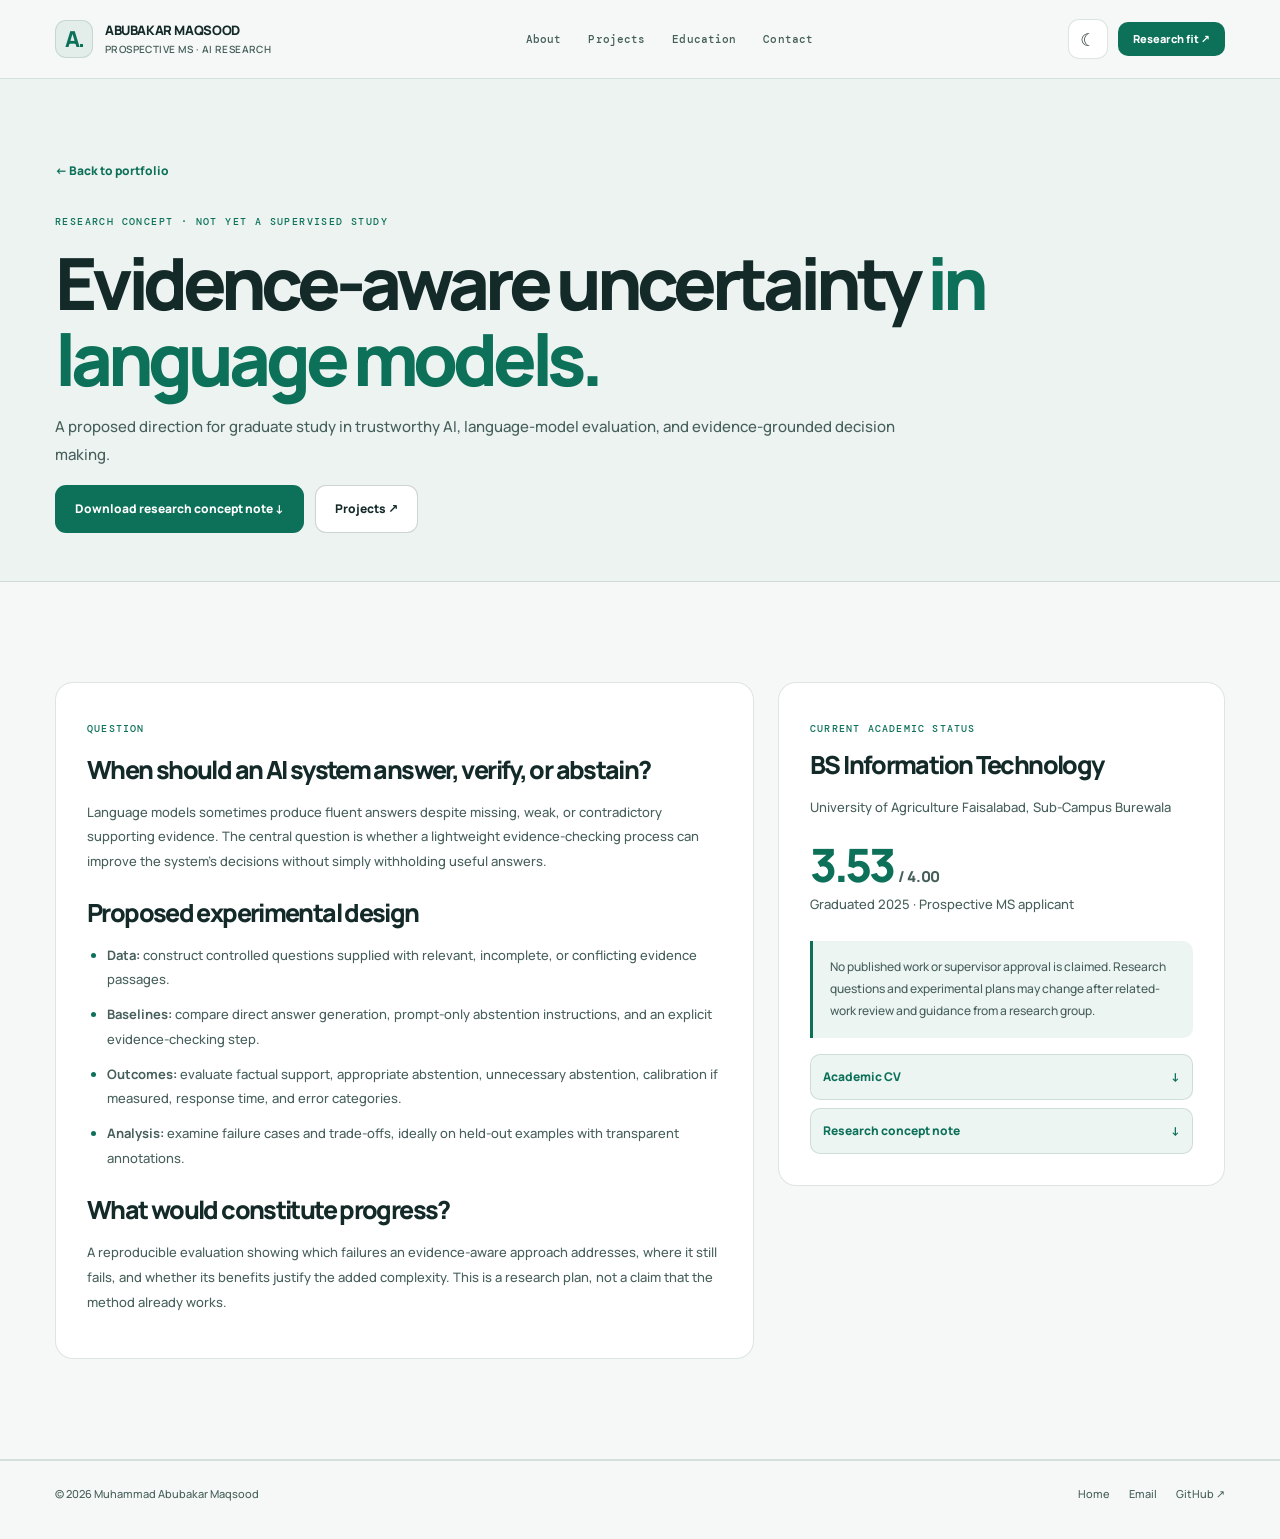
==== research/index.html @ 622e875d "portfolio" ====
<!doctype html><html lang="en"><head><meta charset="utf-8"><meta name="viewport" content="width=device-width,initial-scale=1"><title>Research Direction | Muhammad Abubakar Maqsood</title><meta name="description" content="Proposed graduate research into evidence-aware uncertainty and the evaluation of LLM answers."><link rel="preconnect" href="https://fonts.googleapis.com"><link rel="preconnect" href="https://fonts.gstatic.com" crossorigin><link href="https://fonts.googleapis.com/css2?family=DM+Mono:wght@400;500&amp;family=Manrope:wght@400;500;600;700;800&amp;display=swap" rel="stylesheet"><script>try{const t=localStorage.getItem('abk-theme');if(t==='dark'||t==='light')document.documentElement.setAttribute('data-theme',t)}catch(e){}</script><link href="/static/css/site.css" rel="stylesheet"></head>
<body><a href="#main" class="skip-link">Skip to content</a><header class="site-nav"><nav class="container nav-inner" aria-label="Main navigation"><a class="brand" href="/"><span aria-hidden="true" class="brand-icon">A.</span><span class="brand-label">ABUBAKAR MAQSOOD<span>PROSPECTIVE MS · AI RESEARCH</span></span></a><ul class="nav-links" id="nav-links"><li><a href="/#about">About</a></li><li><a href="/#projects">Projects</a></li><li><a href="/#education">Education</a></li><li><a href="/#contact">Contact</a></li></ul><div class="nav-actions"><button type="button" id="theme-toggle" class="icon-button" aria-label="Switch theme"><span class="theme-icon" aria-hidden="true">◐</span></button><a class="nav-connect" href="/#contact">Research fit ↗</a><button id="mobile-toggle" type="button" class="icon-button mobile-toggle" aria-label="Open menu" aria-controls="nav-links" aria-expanded="false"><span id="menu-icon" aria-hidden="true">☰</span></button></div></nav></header>
<main id="main"><section class="detail-hero"><div class="container"><a href="/" class="detail-back">← Back to portfolio</a><p class="overline" style="margin-top:30px">Research concept · Not yet a supervised study</p><h1>Evidence-aware uncertainty <span class="accent">in language models.</span></h1><p class="detail-subhead">A proposed direction for graduate study in trustworthy AI, language-model evaluation, and evidence-grounded decision making.</p><div class="button-row"><a class="button button-primary" download href="/static/docs/research-statement.pdf">Download research concept note ↓</a><a class="button button-ghost" href="/#projects">Projects ↗</a></div></div></section>
<section class="section"><div class="container detail-layout"><div><article class="detail-panel"><span class="detail-kicker">Question</span><h2 style="margin-top:15px">When should an AI system answer, verify, or abstain?</h2><p>Language models sometimes produce fluent answers despite missing, weak, or contradictory supporting evidence. The central question is whether a lightweight evidence-checking process can improve the system's decisions without simply withholding useful answers.</p><h2 style="margin-top:24px">Proposed experimental design</h2><ul><li><strong>Data:</strong> construct controlled questions supplied with relevant, incomplete, or conflicting evidence passages.</li><li><strong>Baselines:</strong> compare direct answer generation, prompt-only abstention instructions, and an explicit evidence-checking step.</li><li><strong>Outcomes:</strong> evaluate factual support, appropriate abstention, unnecessary abstention, calibration if measured, response time, and error categories.</li><li><strong>Analysis:</strong> examine failure cases and trade-offs, ideally on held-out examples with transparent annotations.</li></ul><h2 style="margin-top:25px">What would constitute progress?</h2><p>A reproducible evaluation showing which failures an evidence-aware approach addresses, where it still fails, and whether its benefits justify the added complexity. This is a research plan, not a claim that the method already works.</p></article></div>
<aside class="detail-aside"><article class="detail-panel"><span class="detail-kicker">Current academic status</span><h2 style="margin-top:10px">BS Information Technology</h2><p>University of Agriculture Faisalabad, Sub-Campus Burewala</p><div class="research-big" style="font-size:46px">3.53 <span>/ 4.00</span></div><p>Graduated 2025 · Prospective MS applicant</p><div class="notice">No published work or supervisor approval is claimed. Research questions and experimental plans may change after related-work review and guidance from a research group.</div><div class="external-list"><a href="/static/docs/academic-cv.pdf" download>Academic CV <span>↓</span></a><a href="/static/docs/research-statement.pdf" download>Research concept note <span>↓</span></a></div></article></aside></div></section></main><footer><div class="container footer-row"><div>© <span id="year">2026</span> Muhammad Abubakar Maqsood</div><div class="footer-links"><a href="/">Home</a><a href="mailto:abubakarbhatti052@gmail.com">Email</a><a href="https://github.com/abubakar-maqsood" target="_blank" rel="noopener noreferrer">GitHub ↗</a></div></div></footer><script defer src="/static/js/site.js"></script></body></html>
---- static/css/site.css ----
:root {
      color-scheme: dark light;
      --bg: #0b1518; --bg-soft: #101d20; --surface: #152427; --surface-2: #1b3031;
      --text: #edf6f2; --muted: #a4b9b5; --faint: #7d9591; --accent: #8de0c5;
      --accent-strong: #b2f5df; --accent-ink: #06251f; --line: rgba(181,224,209,.16);
      --shadow: 0 20px 70px rgba(0,0,0,.16); --nav: rgba(11,21,24,.91); --pill: rgba(141,224,197,.095);
      --grid: rgba(141,224,197,.055); --button-border: rgba(181,224,209,.26);
    }
    @media (prefers-color-scheme: light) { :root:not([data-theme="dark"]) {
      color-scheme: light;
      --bg:#f5f8f6; --bg-soft:#edf3f0; --surface:#fff; --surface-2:#e6f1eb;
      --text:#132a29; --muted:#465f5a; --faint:#627a73; --accent:#0d715a;
      --accent-strong:#095844; --accent-ink:#fff; --line:rgba(20,70,58,.14);
      --shadow:0 22px 60px rgba(24,64,53,.07); --nav:rgba(245,248,246,.94);
      --pill:rgba(13,113,90,.07); --grid:rgba(13,113,90,.065); --button-border:rgba(20,70,58,.22);
    }}
    :root[data-theme="light"] {
      color-scheme: light;
      --bg:#f5f8f6; --bg-soft:#edf3f0; --surface:#fff; --surface-2:#e6f1eb;
      --text:#132a29; --muted:#465f5a; --faint:#627a73; --accent:#0d715a;
      --accent-strong:#095844; --accent-ink:#fff; --line:rgba(20,70,58,.14);
      --shadow:0 22px 60px rgba(24,64,53,.07); --nav:rgba(245,248,246,.94);
      --pill:rgba(13,113,90,.07); --grid:rgba(13,113,90,.065); --button-border:rgba(20,70,58,.22);
    }
    *,*::before,*::after{box-sizing:border-box}
    html{scroll-behavior:smooth;scroll-padding-top:91px}
    body{margin:0;background:var(--bg);color:var(--text);font:500 15px/1.7 Manrope,system-ui,-apple-system,Segoe UI,sans-serif;transition:background-color .2s,color .2s;overflow-x:hidden}
    a{color:inherit;text-decoration:none}
    button{font:inherit}
    button,a{-webkit-tap-highlight-color:transparent}
    button:focus-visible,a:focus-visible{outline:3px solid var(--accent);outline-offset:4px}
    ::selection{background:var(--accent);color:var(--accent-ink)}
    .mono,.eyebrow,.overline,.chip,.section-num,.project-number,.footer-micro,.meta,nav .nav-links,small{font-family:'DM Mono',ui-monospace,monospace}
    .container{width:min(1170px,calc(100% - 64px));margin:0 auto}
    .skip-link{position:fixed;top:-80px;left:14px;background:var(--accent);color:var(--accent-ink);padding:12px 20px;z-index:1000;border-radius:9px}.skip-link:focus{top:12px}
    .site-nav{position:sticky;top:0;z-index:80;background:var(--nav);border-bottom:1px solid var(--line);backdrop-filter:blur(18px);-webkit-backdrop-filter:blur(18px)}
    .nav-inner{height:78px;display:flex;align-items:center;justify-content:space-between;gap:24px}
    .brand{display:inline-flex;align-items:center;gap:12px;min-width:0;font-weight:800;letter-spacing:-.07em;font-size:23px}
    .brand-icon{width:38px;height:38px;border:1px solid var(--line);border-radius:11px;display:grid;place-items:center;color:var(--accent);font-size:22px;letter-spacing:-.1em;background:var(--pill)}
    .brand-label{font-size:13px;font-weight:800;letter-spacing:-.03em;line-height:1.2}.brand-label span{display:block;color:var(--muted);font-size:10px;font-weight:600;letter-spacing:.04em;margin-top:4px}
    .nav-links{list-style:none;display:flex;align-items:center;gap:27px;padding:0;margin:0;font-size:11px;letter-spacing:.01em;color:var(--muted)}
    .nav-links a:hover,.nav-links a[aria-current="page"]{color:var(--accent)}
    .nav-actions{display:flex;align-items:center;gap:10px}
    .icon-button{border:1px solid var(--line);background:var(--surface);color:var(--text);border-radius:11px;width:40px;height:40px;display:inline-grid;place-items:center;cursor:pointer;transition:border .2s,transform .2s}
    .icon-button:hover{transform:translateY(-2px);border-color:var(--accent)}
    .theme-icon{font-size:17px;line-height:1}
    .mobile-toggle{display:none}
    .nav-connect{padding:10px 15px;color:var(--accent-ink);background:var(--accent);border-radius:10px;font-size:11px;font-weight:800;white-space:nowrap;line-height:1.2}
    .nav-connect:hover,.button-primary:hover{background:var(--accent-strong)}
    .hero{position:relative;isolation:isolate;overflow:hidden;border-bottom:1px solid var(--line)}
    .hero::before{content:"";position:absolute;inset:0;z-index:-1;opacity:.8;background-image:linear-gradient(to right,var(--grid) 1px,transparent 1px),linear-gradient(to bottom,var(--grid) 1px,transparent 1px);background-size:54px 54px;mask-image:linear-gradient(120deg,#000 0,transparent 70%)}
    .hero-inner{display:grid;grid-template-columns:minmax(0,1.12fr) minmax(310px,.88fr);gap:62px;align-items:center;padding-top:112px;padding-bottom:112px;min-height:660px}
    .eyebrow{display:flex;align-items:center;flex-wrap:wrap;gap:12px;text-transform:uppercase;letter-spacing:.10em;color:var(--accent);font-size:10px;font-weight:500}
    .status-dot{width:8px;height:8px;border-radius:50%;background:var(--accent);box-shadow:0 0 0 5px var(--pill);flex:none}
    h1,h2,h3,p{margin-top:0}
    h1{margin:27px 0 26px;line-height:1.065;font-weight:800;letter-spacing:-.072em;font-size:clamp(47px,5.8vw,80px);max-width:830px}
    h1 .accent{color:var(--accent)}
    .hero-role{font-weight:700;letter-spacing:-.025em;font-size:16px;line-height:1.75;margin:0 0 17px}
    .hero-copy{max-width:610px;color:var(--muted);font-size:15px;line-height:1.95;margin-bottom:28px}
    .button-row{display:flex;align-items:center;gap:11px;flex-wrap:wrap}
    .button{display:inline-flex;align-items:center;justify-content:center;gap:10px;border:1px solid var(--button-border);border-radius:11px;padding:13px 19px;min-height:48px;font-size:12px;font-weight:800;transition:transform .2s,border-color .2s,background-color .2s}
    .button:hover{transform:translateY(-2px);border-color:var(--accent)}
    .button-primary{background:var(--accent);color:var(--accent-ink);border-color:transparent}
    .button-ghost{background:var(--surface);color:var(--text)}
    .button-text{padding-left:8px;padding-right:8px;border-color:transparent;color:var(--accent)}
    .hero-meta{display:flex;gap:10px 22px;flex-wrap:wrap;color:var(--faint);font:400 10px/1.5 'DM Mono',monospace;margin-top:31px}
    .hero-meta span{display:inline-flex;gap:8px;align-items:center}
    .hero-meta span::before{content:"";width:5px;height:5px;background:var(--accent);border-radius:50%}
    .explorer{background:var(--surface);border:1px solid var(--line);border-radius:20px;box-shadow:var(--shadow);overflow:hidden;position:relative}
    .explorer::after{content:"";position:absolute;inset:auto 10% -1px 10%;height:2px;background:linear-gradient(90deg,transparent,var(--accent),transparent);opacity:.65}
    .explorer-top{border-bottom:1px solid var(--line);padding:15px 20px;display:flex;justify-content:space-between;align-items:center;gap:10px}
    .window-dots{display:flex;gap:5px}.window-dots i{display:block;width:7px;height:7px;border-radius:50%;background:var(--faint);opacity:.4}.window-dots i:first-child{background:var(--accent);opacity:1}
    .explorer-top .mono{font-size:10px;color:var(--muted)}
    .explorer-body{padding:29px 28px}
    .exp-label{font-size:10px;letter-spacing:.13em;color:var(--accent);text-transform:uppercase;margin-bottom:15px}
    .exp-title{font-size:26px;letter-spacing:-.05em;line-height:1.2;margin-bottom:10px;font-weight:800}
    .exp-intro{font-size:12px;color:var(--muted);margin-bottom:26px}
    .pipeline{display:flex;flex-direction:column;gap:10px}
    .pipeline-item{border:1px solid var(--line);border-radius:11px;background:var(--bg-soft);display:grid;grid-template-columns:30px 1fr auto;align-items:center;gap:10px;padding:12px 13px}
    .pipeline-item .index{font:500 10px 'DM Mono',monospace;color:var(--accent)}
    .pipeline-item strong{display:block;font-size:12px;line-height:1.35}.pipeline-item span{display:block;color:var(--faint);font-size:10px;line-height:1.65;margin-top:2px}
    .pipeline-item .arrow{color:var(--accent);font-size:17px}
    .exp-note{font-size:10px;color:var(--faint);margin-top:20px;padding-top:17px;border-top:1px solid var(--line)}
    .expertise-line{border-bottom:1px solid var(--line);background:var(--bg-soft)}
    .expertise-flex{padding:22px 0;display:flex;align-items:center;gap:28px;flex-wrap:wrap}
    .expertise-caption{flex:none;color:var(--accent);font-size:10px;letter-spacing:.11em;text-transform:uppercase}
    .expertise-items{display:flex;align-items:center;gap:11px 24px;flex-wrap:wrap;color:var(--muted);font-size:12px;font-weight:700}
    .expertise-items span{position:relative}.expertise-items span:not(:last-child)::after{content:'·';position:absolute;right:-14px;color:var(--accent)}
    main{display:block}
    .section{padding:100px 0;border-bottom:1px solid var(--line)}
    .section-header{display:flex;align-items:flex-end;justify-content:space-between;gap:28px;margin-bottom:38px}
    .section-heading-wrap{max-width:790px}
    .overline{font-size:10px;letter-spacing:.14em;text-transform:uppercase;color:var(--accent);margin-bottom:12px}
    h2{font-size:clamp(31px,4.4vw,48px);font-weight:800;letter-spacing:-.065em;line-height:1.16;margin-bottom:13px}
    .section-desc{color:var(--muted);font-size:14px;max-width:680px;margin-bottom:0;line-height:1.85}
    .section-num{font-size:12px;color:var(--faint);border:1px solid var(--line);padding:7px 11px;border-radius:7px;align-self:flex-start}
    .about-grid{display:grid;grid-template-columns:1.2fr .8fr;gap:18px}
    .panel{background:var(--surface);border:1px solid var(--line);border-radius:16px;padding:29px}
    .about-lead{font-size:clamp(18px,2.4vw,24px);letter-spacing:-.035em;font-weight:800;line-height:1.45;margin-bottom:20px}
    .about-body{font-size:13px;color:var(--muted);line-height:1.95;margin-bottom:0}
    .facts{display:grid;grid-template-columns:1fr 1fr;gap:18px}
    .fact dt{font:400 10px 'DM Mono',monospace;text-transform:uppercase;color:var(--faint);margin-bottom:5px}
    .fact dd{margin:0;font-size:12px;font-weight:800;line-height:1.55}
    .fact dd a{color:var(--accent)}
    .interests{display:grid;grid-template-columns:repeat(4,1fr);gap:13px;margin-top:15px}
    .interest-card{background:var(--bg-soft);border:1px solid var(--line);border-radius:13px;padding:24px 20px;min-height:195px}
    .interest-icon{font:500 11px 'DM Mono',monospace;color:var(--accent);margin-bottom:22px}
    .interest-title{font-size:15px;letter-spacing:-.03em;line-height:1.3;margin:0 0 9px}
    .interest-desc{color:var(--muted);font-size:11px;line-height:1.75;margin-bottom:0}
    .filter-controls{display:flex;flex-wrap:wrap;gap:8px;margin-bottom:25px}
    .filter-button{border:1px solid var(--line);background:var(--surface);color:var(--muted);padding:10px 14px;cursor:pointer;font-size:11px;font-weight:700;border-radius:10px;transition:color .2s,border-color .2s,background .2s}
    .filter-button:hover{border-color:var(--accent);color:var(--text)}
    .filter-button[aria-pressed="true"]{background:var(--accent);color:var(--accent-ink);border-color:var(--accent)}
    .projects-grid{display:grid;grid-template-columns:repeat(2,minmax(0,1fr));gap:16px}
    .project{display:flex;flex-direction:column;background:var(--surface);border:1px solid var(--line);border-radius:17px;padding:28px;min-width:0;transition:transform .25s,border-color .25s,box-shadow .25s}
    .project:hover{border-color:var(--accent);transform:translateY(-4px);box-shadow:var(--shadow)}
    .project[hidden]{display:none!important}
    .project-top{display:flex;align-items:center;justify-content:space-between;gap:12px;margin-bottom:25px}
    .project-number{font-size:12px;color:var(--faint)}
    .project-status{display:inline-flex;gap:7px;align-items:center;max-width:100%;text-align:right;border:1px solid var(--line);background:var(--pill);border-radius:100px;padding:6px 10px;font:400 10px 'DM Mono',monospace;color:var(--accent)}
    .project-status::before{content:"";background:currentColor;width:5px;height:5px;border-radius:50%;flex:none}
    .project-type{color:var(--accent);font:400 10px 'DM Mono',monospace;text-transform:uppercase;letter-spacing:.06em;margin-bottom:10px}
    .project h3{font-size:25px;letter-spacing:-.05em;line-height:1.25;margin-bottom:11px}
    .project p{font-size:12.5px;line-height:1.9;color:var(--muted);margin-bottom:18px}
    .project-tags{display:flex;flex-wrap:wrap;gap:6px;margin-top:auto;padding-top:8px}
    .chip{font-size:10px;background:var(--bg-soft);border:1px solid var(--line);border-radius:7px;padding:6px 9px;color:var(--muted)}
    .project-links{display:flex;gap:16px;margin-top:20px;font-weight:800;color:var(--accent);font-size:11px}
    .project-links a:hover{text-decoration:underline;text-underline-offset:4px}
    .project-feature{grid-column:span 2;display:grid;grid-template-columns:1.3fr .7fr;gap:28px;align-items:stretch}
    .project-feature .project-description{display:flex;flex-direction:column}
    .project-feature .project-preview{border:1px solid var(--line);border-radius:12px;background:var(--bg-soft);padding:18px 18px 14px;align-self:stretch;min-height:215px;display:flex;flex-direction:column;justify-content:space-between}
    .preview-heading{font:500 10px 'DM Mono',monospace;color:var(--muted)}
    .chart-lines{height:100px;display:flex;align-items:flex-end;gap:7px;border-bottom:1px solid var(--line);padding-top:15px}
    .chart-lines span{flex:1;min-width:0;background:var(--accent);opacity:.45;border-radius:4px 4px 0 0}
    .chart-lines span:nth-child(2n){opacity:.8}.chart-lines span:nth-child(3n){opacity:.25}
    .preview-footer{display:flex;justify-content:space-between;align-items:center;gap:10px;font:400 9px 'DM Mono',monospace;color:var(--faint);margin-top:10px}
    .preview-footer b{font-weight:500;color:var(--accent)}
    .timeline{display:grid;grid-template-columns:1fr 1fr;gap:16px}
    .timeline-item{border:1px solid var(--line);background:var(--surface);border-radius:16px;padding:30px}
    .timeline-head{display:flex;align-items:flex-start;justify-content:space-between;gap:15px;margin-bottom:16px}
    .timeline-head h3{font-size:20px;letter-spacing:-.04em;margin:0}.timeline-head span{font:400 10px 'DM Mono',monospace;color:var(--accent);white-space:nowrap}
    .timeline-role{font-size:12px;color:var(--muted);margin-bottom:14px}
    .bullets{padding:0 0 0 19px;margin:0;color:var(--muted);font-size:12px;line-height:1.9}.bullets li+li{margin-top:8px}.bullets li::marker{color:var(--accent)}
    .skills-grid{display:grid;grid-template-columns:repeat(3,1fr);gap:15px}
    .skill-panel{padding:27px;background:var(--surface);border:1px solid var(--line);border-radius:16px}
    .skill-panel h3{font-size:16px;letter-spacing:-.04em;margin:0 0 14px}.skill-panel p{font-size:12px;color:var(--muted);line-height:1.85;margin:0 0 16px}
    .skill-panel .chip{display:inline-flex;margin:0 3px 7px 0}
    .skill-note{margin-top:18px;font-size:11px;color:var(--faint)}
    .education-grid{display:grid;grid-template-columns:1.05fr .95fr;gap:16px}
    .education-main{display:flex;flex-direction:column;gap:13px}
    .edu-panel{padding:27px;background:var(--surface);border:1px solid var(--line);border-radius:16px}
    .edu-top{display:flex;gap:16px;align-items:flex-start;justify-content:space-between}
    .edu-label{font:400 10px 'DM Mono',monospace;color:var(--accent);text-transform:uppercase;margin-bottom:8px}
    .edu-panel h3{font-size:21px;letter-spacing:-.045em;margin-bottom:8px}
    .edu-panel p{font-size:12px;line-height:1.8;color:var(--muted);margin-bottom:0}
    .edu-year{font:500 10px 'DM Mono',monospace;color:var(--muted);white-space:nowrap}
    .course-block{border:1px solid var(--line);background:var(--bg-soft);border-radius:12px;padding:19px;margin-top:20px}
    .course-block strong{display:block;font-size:13px}.course-block span{font-size:11px;color:var(--muted)}
    .topic-list{display:flex;flex-wrap:wrap;gap:7px;margin-top:17px}
    .current-focus{display:grid;grid-template-columns:repeat(3,1fr);gap:13px}
    .focus-item{border-top:2px solid var(--accent);background:var(--surface);padding:24px;border-radius:0 0 13px 13px;min-height:166px}
    .focus-item .mono{font-size:10px;color:var(--accent)}.focus-item h3{font-size:15px;letter-spacing:-.03em;margin:13px 0 8px}.focus-item p{font-size:11px;color:var(--muted);margin:0;line-height:1.8}
    .contact-section{padding:95px 0 108px}
    .contact-box{position:relative;overflow:hidden;padding:50px;background:var(--surface);border:1px solid var(--line);border-radius:20px;display:flex;justify-content:space-between;align-items:center;gap:38px}
    .contact-box::after{content:"";position:absolute;width:240px;height:240px;right:-120px;bottom:-180px;border-radius:50%;border:50px solid var(--pill);pointer-events:none}
    .contact-box h2{max-width:720px;margin-bottom:15px}.contact-box p{color:var(--muted);font-size:13px;line-height:1.9;margin:0;max-width:620px}
    .contact-buttons{display:flex;gap:10px;flex-direction:column;flex:none;z-index:1}
    footer{border-top:1px solid var(--line);padding:24px 0 35px}
    .footer-row{display:flex;justify-content:space-between;gap:20px;align-items:center;color:var(--muted);font-size:11px;flex-wrap:wrap}
    .footer-links{display:flex;gap:19px;flex-wrap:wrap}.footer-links a:hover{color:var(--accent)}
    [data-reveal]{opacity:0;transform:translateY(14px);transition:opacity .55s ease,transform .55s ease}
    [data-reveal].is-visible{opacity:1;transform:none}
    @media (max-width:1030px){
      .hero-inner{gap:35px;grid-template-columns:1.1fr .9fr}
      .nav-links{gap:16px}
      .interests{grid-template-columns:repeat(2,1fr)}
      .skill-panel{padding:22px}
    }
    @media (max-width:820px){
      .container{width:min(100% - 40px,1170px)}
      .nav-inner{height:68px}.nav-links{display:none;position:absolute;top:68px;left:0;right:0;background:var(--nav);padding:12px 22px 20px;border-bottom:1px solid var(--line);flex-direction:column;align-items:stretch;gap:0;box-shadow:var(--shadow)}
      .nav-links.open{display:flex}.nav-links a{display:block;padding:12px 7px;font-size:12px}
      .mobile-toggle{display:inline-grid}.nav-connect{display:none}
      .hero-inner{grid-template-columns:1fr;min-height:0;gap:36px;padding-top:80px;padding-bottom:75px}
      h1{font-size:clamp(45px,10vw,69px)}
      .explorer{max-width:650px}.section{padding:75px 0}
      .about-grid,.education-grid,.timeline{grid-template-columns:1fr}
      .skills-grid{grid-template-columns:repeat(2,1fr)}
      .skills-grid .skill-panel:last-child{grid-column:span 2}
      .contact-box{flex-direction:column;align-items:flex-start;padding:34px}
      .contact-buttons{flex-direction:row;flex-wrap:wrap}
    }
    @media (max-width:600px){
      .container{width:calc(100% - 36px)}
      .brand-label{font-size:12px}.brand-icon{width:34px;height:34px}
      .hero-inner{padding-top:58px;padding-bottom:64px}
      h1{font-size:clamp(43px,12vw,63px);letter-spacing:-.075em}
      .hero-role{font-size:13px}.hero-copy{font-size:13px}
      .hero-meta{gap:8px 16px}.explorer-body{padding:22px}.exp-title{font-size:22px}
      .section{padding:60px 0}.section-header{margin-bottom:27px}.section-num{display:none}
      .interests{grid-template-columns:1fr 1fr}.interest-card{min-height:0;padding:20px 16px}.interest-title{font-size:13px}.interest-desc{font-size:10.5px}
      .projects-grid,.project-feature{grid-template-columns:1fr}.project-feature{grid-column:auto}.project-feature .project-preview{display:none}
      .project{padding:24px}.project h3{font-size:23px}.project-status{font-size:9px}
      .skills-grid,.current-focus{grid-template-columns:1fr}.skills-grid .skill-panel:last-child{grid-column:auto}
      .contact-box{padding:26px 22px}.contact-box h2{font-size:33px}
      .expertise-flex{align-items:flex-start;gap:12px}.expertise-items{font-size:11px;gap:10px 21px}
      .fact dd{font-size:11px}.facts{gap:20px 12px}
      .button{padding:12px 13px;font-size:11px}.contact-buttons .button{min-width:0}
    }
    @media (max-width:380px){.interests,.facts{grid-template-columns:1fr}.brand-label{display:none}.section h2{font-size:31px}}
    @media (prefers-reduced-motion:reduce){html{scroll-behavior:auto}*,*::before,*::after{animation-duration:.01ms!important;transition-duration:.01ms!important} [data-reveal]{opacity:1;transform:none}}
  
    /* Research-focussed additions */
    .research-section{background:linear-gradient(180deg,var(--bg-soft),var(--bg));}
    .research-grid{display:grid;grid-template-columns:minmax(0,1.3fr) minmax(285px,.7fr);gap:17px}
    .research-main{border-top:3px solid var(--accent)}
    .research-kicker,.method-no{font:500 10px/1.5 'DM Mono',monospace;letter-spacing:.10em;text-transform:uppercase;color:var(--accent)}
    .research-main h3{font-size:clamp(23px,2.8vw,33px);letter-spacing:-.055em;line-height:1.4;margin:18px 0 18px}
    .research-main>p{color:var(--muted);font-size:13px;line-height:1.9}
    .research-problem{display:grid;grid-template-columns:115px 1fr;gap:16px;border-top:1px solid var(--line);padding-top:21px;margin-top:23px;color:var(--muted);font-size:12px;line-height:1.9}
    .research-problem strong{color:var(--text);font-size:12px}
    .inline-link{display:inline-flex;margin-top:24px;color:var(--accent);font-size:12px;font-weight:800;text-decoration:underline;text-underline-offset:5px}
    .research-aside{background:var(--surface);padding:30px 27px}
    .research-big{font-size:clamp(46px,6vw,67px);font-weight:800;line-height:1.15;letter-spacing:-.075em;color:var(--accent);margin-top:20px}
    .research-big span{font-size:15px;letter-spacing:-.02em;color:var(--muted)}
    .research-sub{font-size:12px;color:var(--muted);margin-top:3px}
    .research-divider{height:1px;background:var(--line);margin:23px 0}
    .research-facts{margin:0;display:flex;flex-direction:column;gap:18px}
    .research-facts dt{font:500 9px 'DM Mono',monospace;color:var(--accent);text-transform:uppercase;letter-spacing:.04em;margin-bottom:5px}
    .research-facts dd{font-size:12px;line-height:1.65;margin:0;color:var(--text);font-weight:650}
    .method-grid{display:grid;grid-template-columns:repeat(3,minmax(0,1fr));gap:15px;margin:16px 0}
    .method-card{background:var(--surface);border:1px solid var(--line);border-radius:15px;padding:26px}
    .method-card h3{font-size:17px;letter-spacing:-.035em;line-height:1.35;margin:20px 0 10px}
    .method-card p{font-size:12px;line-height:1.8;color:var(--muted);margin:0}
    .research-bottom{border:1px solid var(--line);border-radius:14px;padding:22px 25px;display:flex;align-items:center;justify-content:space-between;gap:22px;background:var(--bg-soft)}
    .research-bottom p{margin:0;color:var(--muted);font-size:12px;line-height:1.8;max-width:760px}
    .research-bottom p strong{color:var(--text)}
    .research-bottom .button{flex:none}
    @media(max-width:860px){.research-grid{grid-template-columns:1fr}.research-aside{padding:25px}.method-grid{grid-template-columns:1fr 1fr}.method-card:last-child{grid-column:span 2}}
    @media(max-width:600px){.method-grid{grid-template-columns:1fr}.method-card:last-child{grid-column:auto}.research-problem{grid-template-columns:1fr;gap:4px}.research-bottom{flex-direction:column;align-items:flex-start}.research-bottom .button{width:100%}}

    /* Academic portrait: naturally framed, never alters the supplied photograph */
    .profile-spotlight{min-width:0;background:var(--surface);border:1px solid var(--line);border-radius:21px;overflow:hidden;box-shadow:var(--shadow);position:relative}
    .profile-figure{margin:0;position:relative;overflow:hidden;isolation:isolate;background:#25282a}
    .profile-image{display:block;width:100%;height:auto;aspect-ratio:1/1;object-fit:cover;object-position:center center}
    .profile-figure::after{content:"";position:absolute;inset:67% 0 0;background:linear-gradient(to bottom,transparent,rgba(5,14,15,.48));z-index:0;pointer-events:none}
    .profile-photo-label{position:absolute;z-index:1;bottom:18px;left:22px;color:#fff;letter-spacing:.065em;font-size:10px;text-shadow:0 1px 8px rgba(0,0,0,.65)}
    .profile-details{padding:22px 25px 23px}
    .profile-details-kicker{display:block;color:var(--accent);font-size:10px;letter-spacing:.08em;margin-bottom:10px}
    .profile-details p{font-size:12px;line-height:1.8;color:var(--muted);margin:0 0 11px}
    .profile-details strong{color:var(--text);font-weight:750}
    .profile-research-link{display:inline-flex;gap:8px;align-items:center;color:var(--accent);font-weight:800;font-size:11px}
    .profile-research-link:hover{text-decoration:underline;text-underline-offset:4px}
    @media(max-width:820px){.profile-spotlight{max-width:480px;width:100%;margin:auto}.hero-inner{padding-top:67px;padding-bottom:67px}}
    @media(max-width:600px){.profile-spotlight{max-width:440px}.profile-details{padding:19px 21px}.profile-photo-label{bottom:14px;left:16px;font-size:9px}}
  

/* Python portfolio / project details */
.project-visual{display:block;width:100%;height:auto;max-height:290px;object-fit:contain;border-radius:10px}
.notebook-section{background:var(--bg-soft)}
.notebook-feature{background:var(--surface);border:1px solid var(--line);border-radius:20px;overflow:hidden;display:grid;grid-template-columns:minmax(0,1fr) minmax(0,1.06fr);align-items:center;gap:0}
.notebook-image{padding:24px;display:grid;place-items:center;background:var(--bg-soft);height:100%;min-height:350px}
.notebook-image img{display:block;width:100%;height:auto;max-width:520px}
.notebook-info{padding:38px}
.notebook-info h2{font-size:clamp(29px,3.5vw,40px)}
.notebook-info p{color:var(--muted);font-size:13px;line-height:1.85}
.notebook-steps{display:flex;flex-wrap:wrap;gap:8px;margin:20px 0 24px}
.notebook-steps span{border:1px solid var(--line);background:var(--pill);color:var(--accent);font:500 10px/1.5 'DM Mono',monospace;border-radius:8px;padding:9px 12px}
.tiny-note{font-size:11px!important;color:var(--faint)!important;margin:18px 0 0!important}
.project-links{flex-wrap:wrap}
.detail-hero{padding:78px 0 48px;border-bottom:1px solid var(--line);background:var(--bg-soft)}
.detail-hero h1{margin:15px 0;font-size:clamp(45px,6.1vw,72px);max-width:950px}
.detail-subhead{max-width:840px;color:var(--muted);font-size:15px;line-height:1.9}
.detail-layout{display:grid;grid-template-columns:minmax(0,1.22fr) minmax(260px,.78fr);gap:24px;align-items:start}
.detail-panel{border:1px solid var(--line);border-radius:18px;background:var(--surface);padding:31px}
.detail-panel h2{font-size:25px;margin-bottom:16px}
.detail-panel h3{font-size:18px;margin-bottom:12px}
.detail-panel p,.detail-panel li{font-size:13px;color:var(--muted);line-height:1.9}
.detail-panel ul{padding-left:20px;margin:0}.detail-panel li{margin-bottom:10px}.detail-panel li::marker{color:var(--accent)}
.detail-panel + .detail-panel{margin-top:17px}
.detail-art{display:block;width:100%;height:auto;margin:3px 0 22px;background:var(--bg-soft);border:1px solid var(--line);border-radius:14px}
.detail-aside{position:sticky;top:97px}
.detail-kicker{font:500 10px/1.5 'DM Mono',monospace;letter-spacing:.12em;color:var(--accent);text-transform:uppercase}
.detail-aside .chip{display:inline-block;margin:4px 4px 4px 0}
.external-list{display:flex;flex-direction:column;gap:8px;margin-top:16px}
.external-list a{justify-content:space-between;display:flex;gap:12px;border-radius:10px;background:var(--pill);border:1px solid var(--line);padding:12px;color:var(--accent);font-size:12px;font-weight:800}
.external-list a:hover{border-color:var(--accent)}
.notice{border-left:3px solid var(--accent);background:var(--pill);padding:15px 17px;font-size:12px;line-height:1.85;color:var(--muted);border-radius:0 10px 10px 0;margin-top:24px}
.detail-back{display:inline-block;color:var(--accent);font-size:12px;font-weight:800}
.demo-label{display:block;color:var(--muted);font-size:11px;font-weight:700;margin-bottom:5px}
.demo-grid{display:grid;grid-template-columns:1fr 1fr;gap:12px}
.demo-input{width:100%;border:1px solid var(--line);background:var(--bg);color:var(--text);border-radius:9px;min-height:43px;padding:10px 12px;outline:0}
.demo-input:focus-visible{outline:2px solid var(--accent);outline-offset:1px}
.demo-result{border:1px solid var(--line);background:var(--bg-soft);border-radius:12px;padding:17px;color:var(--text);font-size:12px;line-height:1.85;margin-top:18px}
.demo-result[hidden]{display:none}
.demo-result ul{margin-top:9px}
@media(max-width:860px){.notebook-feature,.detail-layout{grid-template-columns:1fr}.notebook-image{min-height:0}.detail-aside{position:static}.detail-hero{padding:52px 0 35px}}
@media(max-width:600px){.notebook-info{padding:25px}.notebook-image{padding:16px}.demo-grid{grid-template-columns:1fr}.detail-panel{padding:24px}.detail-hero h1{font-size:43px}}

/* Keep academic content accessible and visible even when scrolling scripts are unavailable. */
[data-reveal]{opacity:1!important;transform:none!important}
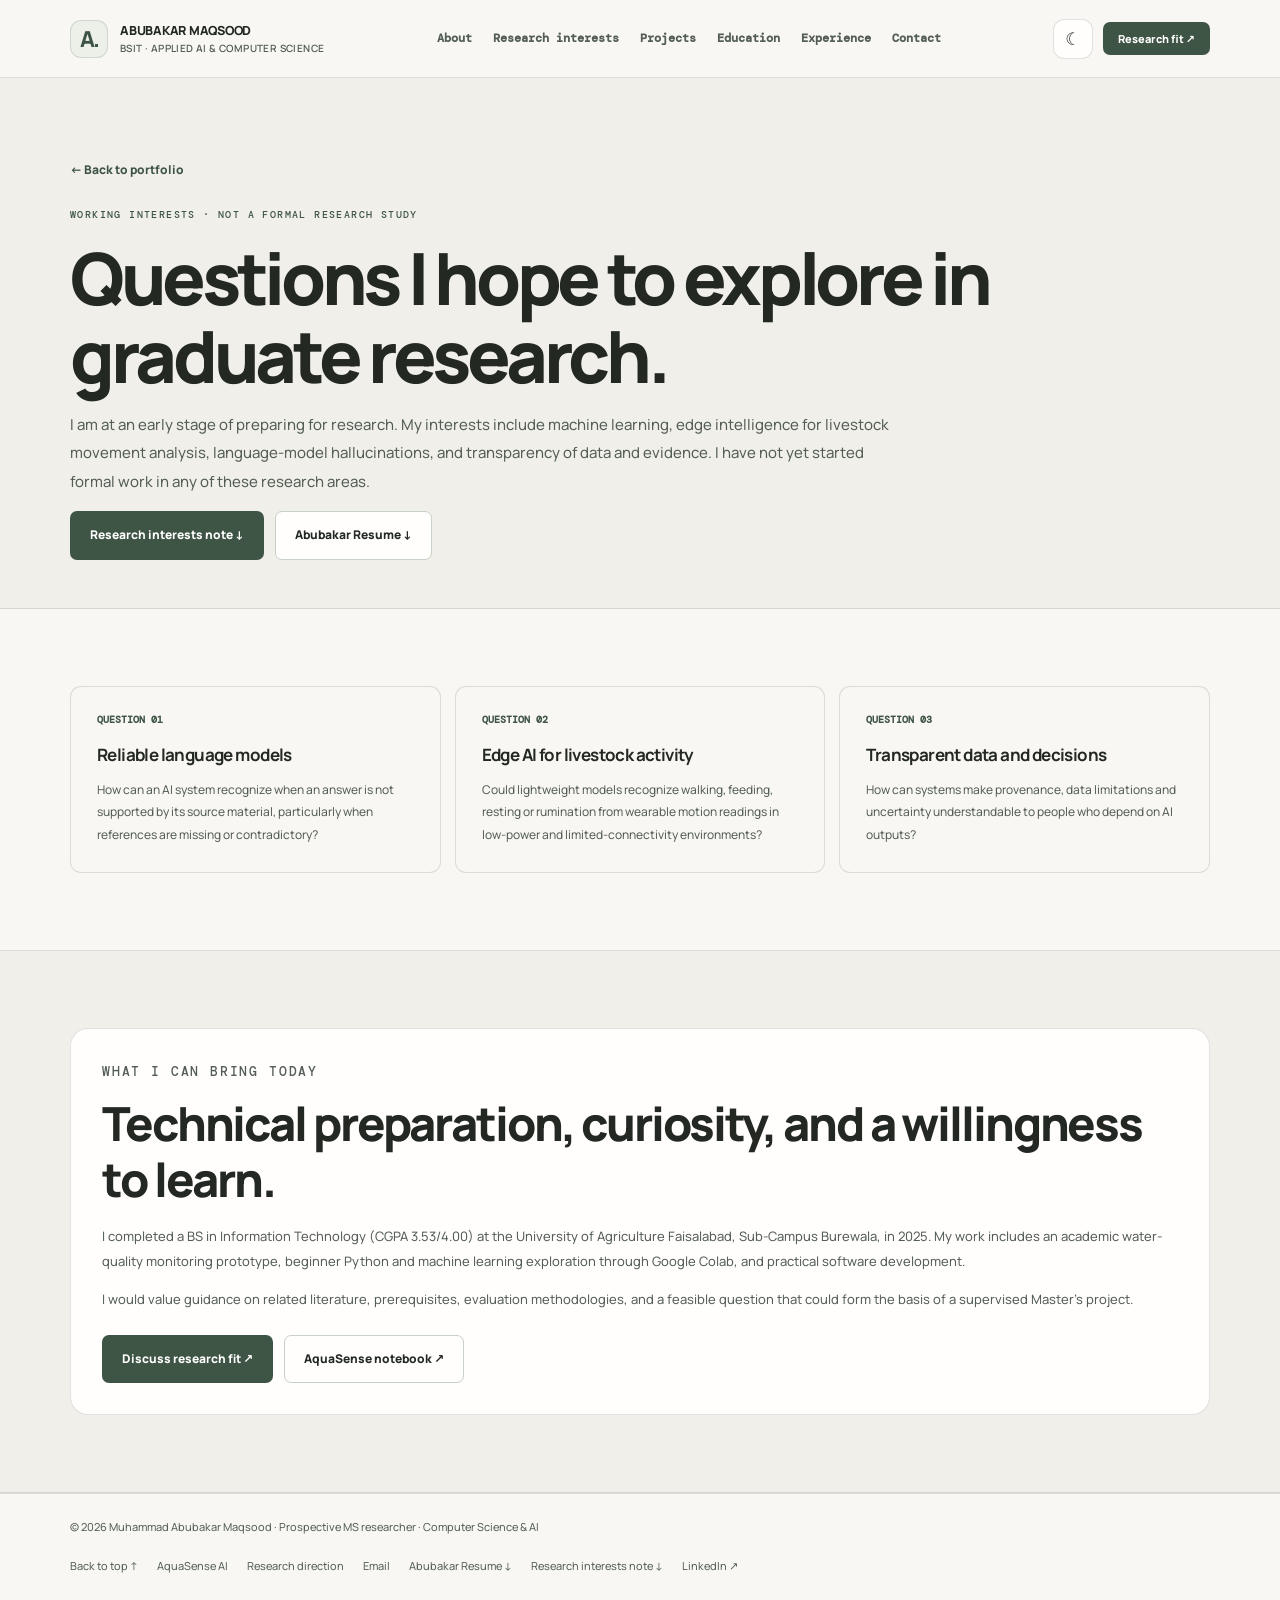
==== commit d1c96649: "abubakar website .." ====
--- a/research/index.html
+++ b/research/index.html
@@ -1,5 +1,24 @@
-<!doctype html><html lang="en"><head><meta charset="utf-8"><meta name="viewport" content="width=device-width,initial-scale=1"><title>Research Direction | Muhammad Abubakar Maqsood</title><meta name="description" content="Proposed graduate research into evidence-aware uncertainty and the evaluation of LLM answers."><link rel="preconnect" href="https://fonts.googleapis.com"><link rel="preconnect" href="https://fonts.gstatic.com" crossorigin><link href="https://fonts.googleapis.com/css2?family=DM+Mono:wght@400;500&amp;family=Manrope:wght@400;500;600;700;800&amp;display=swap" rel="stylesheet"><script>try{const t=localStorage.getItem('abk-theme');if(t==='dark'||t==='light')document.documentElement.setAttribute('data-theme',t)}catch(e){}</script><link href="/static/css/site.css" rel="stylesheet"></head>
-<body><a href="#main" class="skip-link">Skip to content</a><header class="site-nav"><nav class="container nav-inner" aria-label="Main navigation"><a class="brand" href="/"><span aria-hidden="true" class="brand-icon">A.</span><span class="brand-label">ABUBAKAR MAQSOOD<span>PROSPECTIVE MS · AI RESEARCH</span></span></a><ul class="nav-links" id="nav-links"><li><a href="/#about">About</a></li><li><a href="/#projects">Projects</a></li><li><a href="/#education">Education</a></li><li><a href="/#contact">Contact</a></li></ul><div class="nav-actions"><button type="button" id="theme-toggle" class="icon-button" aria-label="Switch theme"><span class="theme-icon" aria-hidden="true">◐</span></button><a class="nav-connect" href="/#contact">Research fit ↗</a><button id="mobile-toggle" type="button" class="icon-button mobile-toggle" aria-label="Open menu" aria-controls="nav-links" aria-expanded="false"><span id="menu-icon" aria-hidden="true">☰</span></button></div></nav></header>
-<main id="main"><section class="detail-hero"><div class="container"><a href="/" class="detail-back">← Back to portfolio</a><p class="overline" style="margin-top:30px">Research concept · Not yet a supervised study</p><h1>Evidence-aware uncertainty <span class="accent">in language models.</span></h1><p class="detail-subhead">A proposed direction for graduate study in trustworthy AI, language-model evaluation, and evidence-grounded decision making.</p><div class="button-row"><a class="button button-primary" download href="/static/docs/research-statement.pdf">Download research concept note ↓</a><a class="button button-ghost" href="/#projects">Projects ↗</a></div></div></section>
-<section class="section"><div class="container detail-layout"><div><article class="detail-panel"><span class="detail-kicker">Question</span><h2 style="margin-top:15px">When should an AI system answer, verify, or abstain?</h2><p>Language models sometimes produce fluent answers despite missing, weak, or contradictory supporting evidence. The central question is whether a lightweight evidence-checking process can improve the system's decisions without simply withholding useful answers.</p><h2 style="margin-top:24px">Proposed experimental design</h2><ul><li><strong>Data:</strong> construct controlled questions supplied with relevant, incomplete, or conflicting evidence passages.</li><li><strong>Baselines:</strong> compare direct answer generation, prompt-only abstention instructions, and an explicit evidence-checking step.</li><li><strong>Outcomes:</strong> evaluate factual support, appropriate abstention, unnecessary abstention, calibration if measured, response time, and error categories.</li><li><strong>Analysis:</strong> examine failure cases and trade-offs, ideally on held-out examples with transparent annotations.</li></ul><h2 style="margin-top:25px">What would constitute progress?</h2><p>A reproducible evaluation showing which failures an evidence-aware approach addresses, where it still fails, and whether its benefits justify the added complexity. This is a research plan, not a claim that the method already works.</p></article></div>
-<aside class="detail-aside"><article class="detail-panel"><span class="detail-kicker">Current academic status</span><h2 style="margin-top:10px">BS Information Technology</h2><p>University of Agriculture Faisalabad, Sub-Campus Burewala</p><div class="research-big" style="font-size:46px">3.53 <span>/ 4.00</span></div><p>Graduated 2025 · Prospective MS applicant</p><div class="notice">No published work or supervisor approval is claimed. Research questions and experimental plans may change after related-work review and guidance from a research group.</div><div class="external-list"><a href="/static/docs/academic-cv.pdf" download>Academic CV <span>↓</span></a><a href="/static/docs/research-statement.pdf" download>Research concept note <span>↓</span></a></div></article></aside></div></section></main><footer><div class="container footer-row"><div>© <span id="year">2026</span> Muhammad Abubakar Maqsood</div><div class="footer-links"><a href="/">Home</a><a href="mailto:abubakarbhatti052@gmail.com">Email</a><a href="https://github.com/abubakar-maqsood" target="_blank" rel="noopener noreferrer">GitHub ↗</a></div></div></footer><script defer src="/static/js/site.js"></script></body></html>+<!DOCTYPE html>
+
+<html lang="en"><head><meta charset="utf-8"/><meta content="width=device-width,initial-scale=1" name="viewport"/><title>Research Interests | Muhammad Abubakar Maqsood</title><meta content="Proposed graduate research into evidence-aware uncertainty and the evaluation of LLM answers." name="description"/><link href="https://fonts.googleapis.com" rel="preconnect"/><link crossorigin="" href="https://fonts.gstatic.com" rel="preconnect"/><link href="https://fonts.googleapis.com/css2?family=DM+Mono:wght@400;500&amp;family=Manrope:wght@400;500;600;700;800&amp;display=swap" rel="stylesheet"/><script>try{const t=localStorage.getItem('abk-theme');if(t==='dark'||t==='light')document.documentElement.setAttribute('data-theme',t)}catch(e){}</script><link href="/static/css/site.css" rel="stylesheet"/></head>
+<body><a class="skip-link" href="#main-content">Skip to content</a><header class="site-nav">
+<nav aria-label="Main navigation" class="container nav-inner">
+<a aria-label="Muhammad Abubakar Maqsood, home" class="brand" href="/">
+<span aria-hidden="true" class="brand-icon">A.</span>
+<span class="brand-label">ABUBAKAR MAQSOOD<span>BSIT · APPLIED AI &amp; COMPUTER SCIENCE</span></span>
+</a>
+<ul class="nav-links" id="nav-links"><li><a href="/#about">About</a></li><li><a href="/#interests">Research interests</a></li><li><a href="/#projects">Projects</a></li><li><a href="/#education">Education</a></li><li><a href="/#experience">Experience</a></li><li><a href="/#contact">Contact</a></li></ul>
+<div class="nav-actions">
+<button aria-label="Switch color theme" class="icon-button" id="theme-toggle" title="Switch color theme" type="button"><span aria-hidden="true" class="theme-icon">◐</span></button>
+<a class="nav-connect" href="/#contact">Research fit ↗</a>
+<button aria-controls="nav-links" aria-expanded="false" aria-label="Open navigation menu" class="icon-button mobile-toggle" id="mobile-toggle" type="button"><span aria-hidden="true" id="menu-icon">☰</span></button>
+</div>
+</nav>
+</header><main id="main-content"><section class="detail-hero"><div class="container"><a class="detail-back" href="/">← Back to portfolio</a><p class="overline" style="margin-top:26px">Working interests · Not a formal research study</p><h1>Questions I hope to explore in graduate research.</h1><p class="detail-subhead">I am at an early stage of preparing for research. My interests include machine learning, edge intelligence for livestock movement analysis, language-model hallucinations, and transparency of data and evidence. I have not yet started formal work in any of these research areas.</p><div class="button-row"><a class="button button-primary" download="" href="/static/docs/Research%20Interests%20Note.pdf">Research interests note ↓</a><a class="button button-ghost" download="" href="/static/docs/Abubakar%20Resume.pdf">Abubakar Resume ↓</a></div></div></section>
+<section class="section"><div class="container"><div class="interest-tiles">
+<article class="interest-tile"><span class="interest-index">QUESTION 01</span><h3>Reliable language models</h3><p>How can an AI system recognize when an answer is not supported by its source material, particularly when references are missing or contradictory?</p></article>
+<article class="interest-tile"><span class="interest-index">QUESTION 02</span><h3>Edge AI for livestock activity</h3><p>Could lightweight models recognize walking, feeding, resting or rumination from wearable motion readings in low-power and limited-connectivity environments?</p></article>
+<article class="interest-tile"><span class="interest-index">QUESTION 03</span><h3>Transparent data and decisions</h3><p>How can systems make provenance, data limitations and uncertainty understandable to people who depend on AI outputs?</p></article>
+</div></div></section>
+<section class="section" style="background:var(--bg-soft)"><div class="container"><article class="detail-panel"><p class="overline">What I can bring today</p><h2>Technical preparation, curiosity, and a willingness to learn.</h2><p>I completed a BS in Information Technology (CGPA 3.53/4.00) at the University of Agriculture Faisalabad, Sub-Campus Burewala, in 2025. My work includes an academic water-quality monitoring prototype, beginner Python and machine learning exploration through Google Colab, and practical software development.</p><p>I would value guidance on related literature, prerequisites, evaluation methodologies, and a feasible question that could form the basis of a supervised Master's project.</p><div class="button-row" style="margin-top:24px"><a class="button button-primary" href="mailto:abubakarbhatti052@gmail.com?subject=Graduate%20research%20opportunity">Discuss research fit ↗</a><a class="button button-ghost" href="https://colab.research.google.com/drive/1Oh5D5iaJGwzidh299dat4t5LgXBINVKG?usp=sharing" rel="noopener noreferrer" target="_blank">AquaSense notebook ↗</a></div></article></div></section>
+</main><footer><div class="container footer-row"><div>© <span id="year">2026</span> Muhammad Abubakar Maqsood · Prospective MS researcher · Computer Science &amp; AI</div><div class="footer-links"><a href="/#top">Back to top ↑</a><a href="/projects/aquasense-ai/">AquaSense AI</a><a href="/#research">Research direction</a><a href="mailto:abubakarbhatti052@gmail.com">Email</a><a download="" href="/static/docs/Abubakar%20Resume.pdf">Abubakar Resume ↓</a><a download="" href="/static/docs/Research%20Interests%20Note.pdf">Research interests note ↓</a><a href="https://www.linkedin.com/in/abu-ba-kar/" rel="noopener noreferrer" target="_blank">LinkedIn ↗</a></div></div></footer><script defer="" src="/static/js/site.js"></script></body></html>
--- a/static/css/site.css
+++ b/static/css/site.css
@@ -300,3 +300,140 @@
 
 /* Keep academic content accessible and visible even when scrolling scripts are unavailable. */
 [data-reveal]{opacity:1!important;transform:none!important}
+
+
+/* Academic palette 2026: warm paper, charcoal and forest-gray, not AI-blue. */
+:root, :root[data-theme="light"], :root:not([data-theme="dark"]){
+ color-scheme:light;
+ --bg:#f8f7f4; --bg-soft:#f0efea; --surface:#fffefd; --surface-2:#eae9e2;
+ --text:#242823; --muted:#535d54; --faint:#677168; --accent:#3e5444; --accent-strong:#304234; --accent-ink:#ffffff;
+ --line:rgba(55,66,53,.15); --shadow:0 16px 45px rgba(31,39,29,.055);
+ --nav:rgba(248,247,244,.97); --pill:#ecf0e9; --grid:rgba(62,84,68,.018); --button-border:#c9d0c5;
+}
+:root[data-theme="dark"]{
+ color-scheme:dark;
+ --bg:#1b201c; --bg-soft:#222922; --surface:#293029; --surface-2:#343d34;
+ --text:#f3f2ed; --muted:#c2c9bf; --faint:#a2ada1; --accent:#d0ddc7; --accent-strong:#e4ecdb; --accent-ink:#1c271e;
+ --line:rgba(221,226,213,.17); --shadow:0 24px 55px rgba(0,0,0,.16);
+ --nav:rgba(27,32,28,.97); --pill:rgba(208,221,199,.085); --grid:rgba(208,221,199,.022); --button-border:rgba(221,226,213,.24);
+}
+@media(prefers-color-scheme:dark){:root:not([data-theme="light"]):not([data-theme="dark"]){
+ color-scheme:light;
+ --bg:#f8f7f4; --bg-soft:#f0efea; --surface:#fffefd; --surface-2:#eae9e2;
+ --text:#242823; --muted:#535d54; --faint:#677168; --accent:#3e5444; --accent-strong:#304234; --accent-ink:#ffffff;
+ --line:rgba(55,66,53,.15); --shadow:0 16px 45px rgba(31,39,29,.055);
+ --nav:rgba(248,247,244,.97); --pill:#ecf0e9; --grid:rgba(62,84,68,.018); --button-border:#c9d0c5;
+}}
+body{font-weight:450;line-height:1.68}
+.container{width:min(1140px,calc(100% - 64px))}
+h1{letter-spacing:-.06em;font-size:clamp(38px,5vw,68px);line-height:1.09;overflow-wrap:normal}
+h2{letter-spacing:-.045em;line-height:1.19}
+.nav-inner{height:77px}
+.nav-links{gap:21px;font-family:Manrope,Arial,sans-serif;font-size:12px;font-weight:700;letter-spacing:0}
+.brand-icon{background:var(--pill);color:var(--accent);border-color:var(--line)}
+.brand-label{font-size:12.5px;letter-spacing:-.02em}
+.hero{background:var(--bg)}
+.hero::before{opacity:.28;background-size:62px 62px}
+.hero-inner{grid-template-columns:minmax(0,1.18fr) minmax(310px,.82fr);gap:clamp(28px,4.5vw,65px);padding-top:76px;padding-bottom:90px;min-height:0}
+.hero-copy{font-size:14px;line-height:1.85;max-width:660px}
+.hero-role{font-size:15px}
+.hero-meta{font-size:10px}
+.profile-spotlight{max-width:390px;justify-self:end;width:100%;border-radius:14px;box-shadow:0 22px 50px rgba(32,39,30,.10)}
+.profile-figure{background:#272c32}
+.profile-image{aspect-ratio:1/1;object-fit:cover;object-position:center 28%;width:100%;height:auto;max-height:370px}
+.profile-photo-label{font-size:9px}
+.profile-details{padding:20px 23px}
+.profile-details p{font-size:12px;color:var(--muted)}
+.profile-social-links{display:flex;gap:23px;flex-wrap:wrap;margin-top:13px}
+.profile-social-links a{color:var(--accent);font-size:12px;font-weight:800;text-decoration:underline;text-underline-offset:3px}
+.section{padding:77px 0}
+.section-header{margin-bottom:30px}
+.section h2{font-size:clamp(29px,3.8vw,47px)}
+.section-num{opacity:.25}
+.section-desc{max-width:720px;line-height:1.8}
+.panel,.research-aside,.method-card,.edu-panel,.timeline-item,.project,.skill-panel,.contact-box,.focus-item{border-radius:11px;box-shadow:none}
+.research-section{background:var(--bg-soft)}
+.research-main{border-top:2px solid var(--accent)}
+.research-main h3{font-size:clamp(21px,2.4vw,29px);line-height:1.48}
+.research-bottom{border-radius:9px}
+.interests-section{background:var(--surface)}
+.interest-tiles{display:grid;grid-template-columns:repeat(3,minmax(0,1fr));gap:14px}
+.interest-tile{border:1px solid var(--line);border-radius:11px;padding:26px;background:var(--bg);min-width:0}
+.interest-index{display:block;color:var(--accent);font:700 10px 'DM Mono',monospace;margin-bottom:15px}
+.interest-tile h3{font-size:17px;letter-spacing:-.035em;margin:0 0 10px}
+.interest-tile p{font-size:12px;color:var(--muted);line-height:1.85;margin:0}
+.interests-footnote{margin-top:17px;background:var(--pill);border-left:3px solid var(--accent);padding:18px 20px;border-radius:0 7px 7px 0;font-size:12px;color:var(--muted);line-height:1.8}
+.interests-footnote strong{color:var(--text)}
+.button{border-radius:7px}
+.nav-connect{border-radius:7px}
+.chip{border-radius:5px}
+.project-visual{max-height:240px}
+.project-preview{overflow:hidden}
+.project h3{line-height:1.25}
+.contact-box{padding:40px}
+footer{font-size:11px}
+*{min-width:0}
+img{max-width:100%}
+@media(max-width:1160px){
+ .nav-links{gap:14px;font-size:11px}
+ .nav-connect{display:none}
+}
+@media(max-width:900px){
+ .hero-inner{grid-template-columns:minmax(0,1fr) minmax(250px,.70fr);gap:25px}
+ h1{font-size:clamp(38px,5.6vw,54px)}
+ .interest-tiles{grid-template-columns:repeat(2,minmax(0,1fr))}
+ .nav-links{display:none;position:absolute;top:77px;left:0;right:0;background:var(--nav);padding:14px 24px 23px;border-bottom:1px solid var(--line);flex-direction:column;gap:0;box-shadow:var(--shadow)}
+ .nav-links.open{display:flex}.nav-links a{display:block;padding:12px 6px;font-size:13px}
+ .mobile-toggle{display:inline-grid}
+}
+@media(max-width:700px){
+ .container{width:calc(100% - 40px)}
+ .nav-inner{height:68px}.nav-links{top:68px}
+ .hero-inner{display:flex;flex-direction:column;align-items:stretch;padding-top:50px;padding-bottom:60px;gap:35px}
+ h1{font-size:clamp(37px,10vw,53px)}
+ .profile-spotlight{width:min(100%,380px);max-width:380px;justify-self:center;margin-inline:auto}
+ .profile-image{max-height:345px}
+ .research-grid,.about-grid,.education-grid,.timeline,.notebook-feature,.detail-layout{grid-template-columns:1fr}
+ .projects-grid,.project-feature{grid-template-columns:1fr}
+ .skills-grid,.current-focus,.interest-tiles{grid-template-columns:1fr 1fr}
+ .skills-grid .skill-panel:last-child{grid-column:span 2}
+ .contact-box{padding:30px 24px}
+ .research-bottom{flex-direction:column;align-items:stretch}
+ .research-bottom .button{align-self:stretch}
+ .section{padding:58px 0}
+ .notebook-image{min-height:0}
+}
+@media(max-width:520px){
+ .container{width:calc(100% - 32px)}
+ .brand-label{font-size:11px}.brand-icon{width:34px;height:34px}
+ .hero-inner{padding-top:36px;padding-bottom:48px}
+ h1{font-size:clamp(36px,10.3vw,47px);letter-spacing:-.055em}
+ .eyebrow{font-size:9px;letter-spacing:.06em}
+ .hero-role{font-size:13px}
+ .hero-copy{font-size:12.5px}
+ .hero .button-row .button{min-height:44px;font-size:11px;padding:12px 14px}
+ .profile-spotlight{width:min(100%,340px)}
+ .profile-photo-label{font-size:8px}
+ .interest-tiles,.skills-grid,.current-focus,.method-grid,.facts{grid-template-columns:1fr}
+ .skills-grid .skill-panel:last-child,.method-card:last-child{grid-column:auto}
+ .interest-tile{padding:19px}
+ .section h2{font-size:clamp(28px,8.2vw,34px)}
+ .contact-buttons{flex-direction:column;align-items:stretch;width:100%}
+ .contact-buttons .button{width:100%}
+ .research-problem{grid-template-columns:1fr}
+ .section-header{align-items:flex-start}
+ .detail-hero h1{font-size:clamp(35px,10vw,49px)}
+ .detail-panel{padding:20px}
+ .notebook-feature{display:flex;flex-direction:column}
+ .notebook-image,.notebook-info{width:100%}
+ .notebook-info{padding:22px}
+ .footer-row{flex-direction:column;align-items:flex-start}
+}
+@media(max-width:360px){.brand-label span{display:none}.hero .button-row{align-items:stretch}.hero .button-row .button{flex:1 1 100%}}
+
+/* Final neutral refinement: reading-first, low visual noise */
+.hero::before{opacity:.12}
+.research-section{background:var(--bg-soft)}
+.project:hover,.interest-tile:hover{box-shadow:0 12px 30px rgba(29,39,29,.05)}
+.profile-spotlight{box-shadow:0 14px 32px rgba(32,39,30,.09)}
+@media(max-width:700px){.profile-image{object-position:center 25%;max-height:none}.profile-spotlight{max-width:360px}}
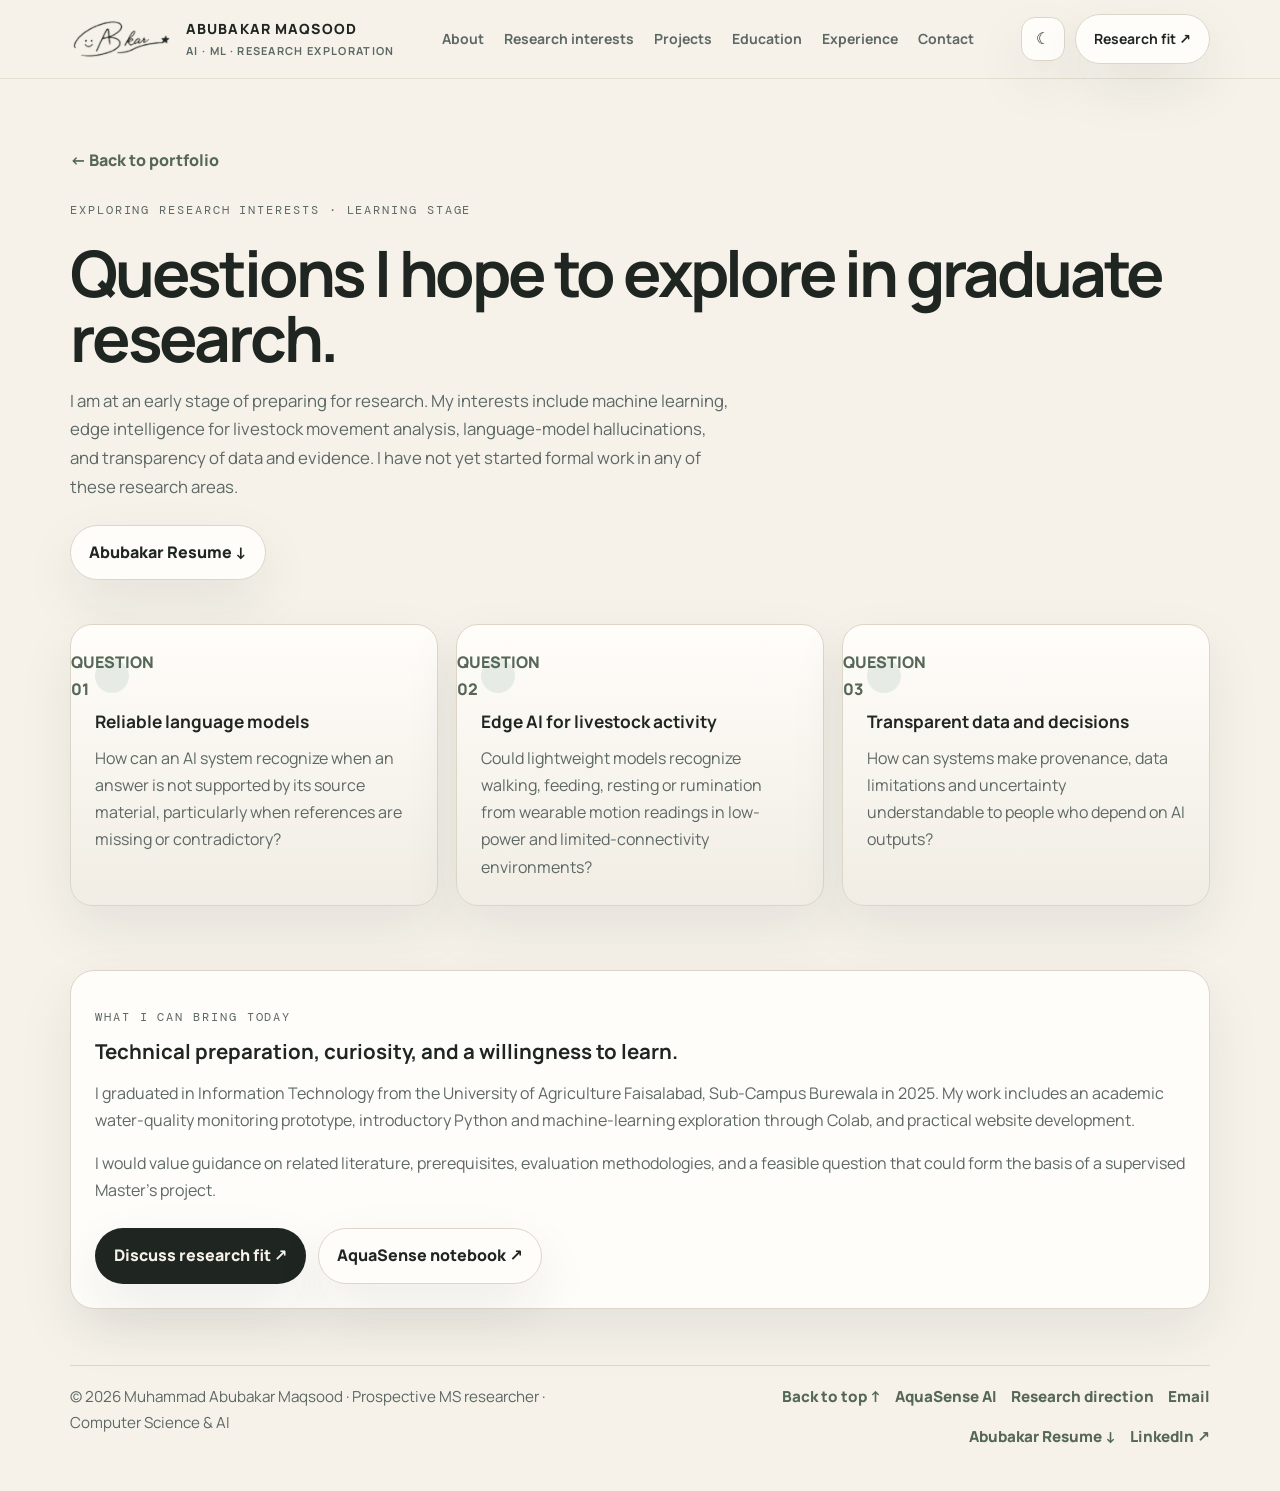
==== commit 0826cde1: "Version final" ====
--- a/research/index.html
+++ b/research/index.html
@@ -1,24 +1,27 @@
 <!DOCTYPE html>
 
-<html lang="en"><head><meta charset="utf-8"/><meta content="width=device-width,initial-scale=1" name="viewport"/><title>Research Interests | Muhammad Abubakar Maqsood</title><meta content="Proposed graduate research into evidence-aware uncertainty and the evaluation of LLM answers." name="description"/><link href="https://fonts.googleapis.com" rel="preconnect"/><link crossorigin="" href="https://fonts.gstatic.com" rel="preconnect"/><link href="https://fonts.googleapis.com/css2?family=DM+Mono:wght@400;500&amp;family=Manrope:wght@400;500;600;700;800&amp;display=swap" rel="stylesheet"/><script>try{const t=localStorage.getItem('abk-theme');if(t==='dark'||t==='light')document.documentElement.setAttribute('data-theme',t)}catch(e){}</script><link href="/static/css/site.css" rel="stylesheet"/></head>
+<html lang="en"><head><meta charset="utf-8"/><meta content="width=device-width,initial-scale=1" name="viewport"/><title>Research Interests | Muhammad Abubakar Maqsood</title><meta content="Proposed graduate research into evidence-aware uncertainty and the evaluation of LLM answers." name="description"/><link href="https://fonts.googleapis.com" rel="preconnect"/><link crossorigin="" href="https://fonts.gstatic.com" rel="preconnect"/><link href="https://fonts.googleapis.com/css2?family=DM+Mono:wght@400;500&amp;family=Manrope:wght@400;500;600;700;800&amp;display=swap" rel="stylesheet"/><script>try{const t=localStorage.getItem('abk-theme');if(t==='dark'||t==='light')document.documentElement.setAttribute('data-theme',t)}catch(e){}</script><link href="/static/css/site.css" rel="stylesheet"/><link href="/favicon.svg" rel="icon" type="image/svg+xml"/>
+<link href="/favicon.ico" rel="alternate icon" type="image/x-icon"/>
+<link href="/icon-180.png" rel="apple-touch-icon" sizes="180x180"/>
+</head>
 <body><a class="skip-link" href="#main-content">Skip to content</a><header class="site-nav">
 <nav aria-label="Main navigation" class="container nav-inner">
 <a aria-label="Muhammad Abubakar Maqsood, home" class="brand" href="/">
-<span aria-hidden="true" class="brand-icon">A.</span>
-<span class="brand-label">ABUBAKAR MAQSOOD<span>BSIT · APPLIED AI &amp; COMPUTER SCIENCE</span></span>
+<img alt="Original handwritten Abubakar signature" class="logo-light-mode brand-mark" height="43" src="/static/assets/abubakar-github-signature-dark.png" width="104"/><img alt="" class="brand-mark logo-dark-mode" height="43" src="/static/assets/abubakar-github-signature-light.png" width="104"/>
+<span class="brand-label">ABUBAKAR MAQSOOD<span>AI · ML · RESEARCH EXPLORATION</span></span>
 </a>
-<ul class="nav-links" id="nav-links"><li><a href="/#about">About</a></li><li><a href="/#interests">Research interests</a></li><li><a href="/#projects">Projects</a></li><li><a href="/#education">Education</a></li><li><a href="/#experience">Experience</a></li><li><a href="/#contact">Contact</a></li></ul>
+<ul class="nav-links" id="nav-links"><li><a href="/#about">About</a></li><li><a href="/#research">Research interests</a></li><li><a href="/#projects">Projects</a></li><li><a href="/#education">Education</a></li><li><a href="/#experience">Experience</a></li><li><a href="/#contact">Contact</a></li></ul>
 <div class="nav-actions">
 <button aria-label="Switch color theme" class="icon-button" id="theme-toggle" title="Switch color theme" type="button"><span aria-hidden="true" class="theme-icon">◐</span></button>
 <a class="nav-connect" href="/#contact">Research fit ↗</a>
 <button aria-controls="nav-links" aria-expanded="false" aria-label="Open navigation menu" class="icon-button mobile-toggle" id="mobile-toggle" type="button"><span aria-hidden="true" id="menu-icon">☰</span></button>
 </div>
 </nav>
-</header><main id="main-content"><section class="detail-hero"><div class="container"><a class="detail-back" href="/">← Back to portfolio</a><p class="overline" style="margin-top:26px">Working interests · Not a formal research study</p><h1>Questions I hope to explore in graduate research.</h1><p class="detail-subhead">I am at an early stage of preparing for research. My interests include machine learning, edge intelligence for livestock movement analysis, language-model hallucinations, and transparency of data and evidence. I have not yet started formal work in any of these research areas.</p><div class="button-row"><a class="button button-primary" download="" href="/static/docs/Research%20Interests%20Note.pdf">Research interests note ↓</a><a class="button button-ghost" download="" href="/static/docs/Abubakar%20Resume.pdf">Abubakar Resume ↓</a></div></div></section>
+</header><main id="main-content"><section class="detail-hero"><div class="container"><a class="detail-back" href="/">← Back to portfolio</a><p class="overline" style="margin-top:26px">Exploring research interests · Learning stage</p><h1>Questions I hope to explore in graduate research.</h1><p class="detail-subhead">I am at an early stage of preparing for research. My interests include machine learning, edge intelligence for livestock movement analysis, language-model hallucinations, and transparency of data and evidence. I have not yet started formal work in any of these research areas.</p><div class="button-row"><a class="button button-ghost" download="" href="/static/docs/Abubakar%20Resume.pdf">Abubakar Resume ↓</a></div></div></section>
 <section class="section"><div class="container"><div class="interest-tiles">
 <article class="interest-tile"><span class="interest-index">QUESTION 01</span><h3>Reliable language models</h3><p>How can an AI system recognize when an answer is not supported by its source material, particularly when references are missing or contradictory?</p></article>
 <article class="interest-tile"><span class="interest-index">QUESTION 02</span><h3>Edge AI for livestock activity</h3><p>Could lightweight models recognize walking, feeding, resting or rumination from wearable motion readings in low-power and limited-connectivity environments?</p></article>
 <article class="interest-tile"><span class="interest-index">QUESTION 03</span><h3>Transparent data and decisions</h3><p>How can systems make provenance, data limitations and uncertainty understandable to people who depend on AI outputs?</p></article>
 </div></div></section>
-<section class="section" style="background:var(--bg-soft)"><div class="container"><article class="detail-panel"><p class="overline">What I can bring today</p><h2>Technical preparation, curiosity, and a willingness to learn.</h2><p>I completed a BS in Information Technology (CGPA 3.53/4.00) at the University of Agriculture Faisalabad, Sub-Campus Burewala, in 2025. My work includes an academic water-quality monitoring prototype, beginner Python and machine learning exploration through Google Colab, and practical software development.</p><p>I would value guidance on related literature, prerequisites, evaluation methodologies, and a feasible question that could form the basis of a supervised Master's project.</p><div class="button-row" style="margin-top:24px"><a class="button button-primary" href="mailto:abubakarbhatti052@gmail.com?subject=Graduate%20research%20opportunity">Discuss research fit ↗</a><a class="button button-ghost" href="https://colab.research.google.com/drive/1Oh5D5iaJGwzidh299dat4t5LgXBINVKG?usp=sharing" rel="noopener noreferrer" target="_blank">AquaSense notebook ↗</a></div></article></div></section>
-</main><footer><div class="container footer-row"><div>© <span id="year">2026</span> Muhammad Abubakar Maqsood · Prospective MS researcher · Computer Science &amp; AI</div><div class="footer-links"><a href="/#top">Back to top ↑</a><a href="/projects/aquasense-ai/">AquaSense AI</a><a href="/#research">Research direction</a><a href="mailto:abubakarbhatti052@gmail.com">Email</a><a download="" href="/static/docs/Abubakar%20Resume.pdf">Abubakar Resume ↓</a><a download="" href="/static/docs/Research%20Interests%20Note.pdf">Research interests note ↓</a><a href="https://www.linkedin.com/in/abu-ba-kar/" rel="noopener noreferrer" target="_blank">LinkedIn ↗</a></div></div></footer><script defer="" src="/static/js/site.js"></script></body></html>+<section class="section" style="background:var(--bg-soft)"><div class="container"><article class="detail-panel"><p class="overline">What I can bring today</p><h2>Technical preparation, curiosity, and a willingness to learn.</h2><p>I graduated in Information Technology from the University of Agriculture Faisalabad, Sub-Campus Burewala in 2025. My work includes an academic water-quality monitoring prototype, introductory Python and machine-learning exploration through Colab, and practical website development.</p><p>I would value guidance on related literature, prerequisites, evaluation methodologies, and a feasible question that could form the basis of a supervised Master's project.</p><div class="button-row" style="margin-top:24px"><a class="button button-primary" href="mailto:abubakarbhatti052@gmail.com?subject=Graduate%20research%20opportunity">Discuss research fit ↗</a><a class="button button-ghost" href="https://colab.research.google.com/drive/1Oh5D5iaJGwzidh299dat4t5LgXBINVKG?usp=sharing" rel="noopener noreferrer" target="_blank">AquaSense notebook ↗</a></div></article></div></section>
+</main><footer><div class="container footer-row"><div>© <span id="year">2026</span> Muhammad Abubakar Maqsood · Prospective MS researcher · Computer Science &amp; AI</div><div class="footer-links"><a href="/#top">Back to top ↑</a><a href="/projects/aquasense-ai/">AquaSense AI</a><a href="/#research">Research direction</a><a href="mailto:abubakarbhatti052@gmail.com">Email</a><a download="" href="/static/docs/Abubakar%20Resume.pdf">Abubakar Resume ↓</a><a href="https://www.linkedin.com/in/abu-ba-kar/" rel="noopener noreferrer" target="_blank">LinkedIn ↗</a></div></div></footer><script defer="" src="/static/js/site.js"></script></body></html>
--- a/static/css/site.css
+++ b/static/css/site.css
@@ -1,439 +1,264 @@
-
-    :root {
-      color-scheme: dark light;
-      --bg: #0b1518; --bg-soft: #101d20; --surface: #152427; --surface-2: #1b3031;
-      --text: #edf6f2; --muted: #a4b9b5; --faint: #7d9591; --accent: #8de0c5;
-      --accent-strong: #b2f5df; --accent-ink: #06251f; --line: rgba(181,224,209,.16);
-      --shadow: 0 20px 70px rgba(0,0,0,.16); --nav: rgba(11,21,24,.91); --pill: rgba(141,224,197,.095);
-      --grid: rgba(141,224,197,.055); --button-border: rgba(181,224,209,.26);
-    }
-    @media (prefers-color-scheme: light) { :root:not([data-theme="dark"]) {
-      color-scheme: light;
-      --bg:#f5f8f6; --bg-soft:#edf3f0; --surface:#fff; --surface-2:#e6f1eb;
-      --text:#132a29; --muted:#465f5a; --faint:#627a73; --accent:#0d715a;
-      --accent-strong:#095844; --accent-ink:#fff; --line:rgba(20,70,58,.14);
-      --shadow:0 22px 60px rgba(24,64,53,.07); --nav:rgba(245,248,246,.94);
-      --pill:rgba(13,113,90,.07); --grid:rgba(13,113,90,.065); --button-border:rgba(20,70,58,.22);
-    }}
-    :root[data-theme="light"] {
-      color-scheme: light;
-      --bg:#f5f8f6; --bg-soft:#edf3f0; --surface:#fff; --surface-2:#e6f1eb;
-      --text:#132a29; --muted:#465f5a; --faint:#627a73; --accent:#0d715a;
-      --accent-strong:#095844; --accent-ink:#fff; --line:rgba(20,70,58,.14);
-      --shadow:0 22px 60px rgba(24,64,53,.07); --nav:rgba(245,248,246,.94);
-      --pill:rgba(13,113,90,.07); --grid:rgba(13,113,90,.065); --button-border:rgba(20,70,58,.22);
-    }
-    *,*::before,*::after{box-sizing:border-box}
-    html{scroll-behavior:smooth;scroll-padding-top:91px}
-    body{margin:0;background:var(--bg);color:var(--text);font:500 15px/1.7 Manrope,system-ui,-apple-system,Segoe UI,sans-serif;transition:background-color .2s,color .2s;overflow-x:hidden}
-    a{color:inherit;text-decoration:none}
-    button{font:inherit}
-    button,a{-webkit-tap-highlight-color:transparent}
-    button:focus-visible,a:focus-visible{outline:3px solid var(--accent);outline-offset:4px}
-    ::selection{background:var(--accent);color:var(--accent-ink)}
-    .mono,.eyebrow,.overline,.chip,.section-num,.project-number,.footer-micro,.meta,nav .nav-links,small{font-family:'DM Mono',ui-monospace,monospace}
-    .container{width:min(1170px,calc(100% - 64px));margin:0 auto}
-    .skip-link{position:fixed;top:-80px;left:14px;background:var(--accent);color:var(--accent-ink);padding:12px 20px;z-index:1000;border-radius:9px}.skip-link:focus{top:12px}
-    .site-nav{position:sticky;top:0;z-index:80;background:var(--nav);border-bottom:1px solid var(--line);backdrop-filter:blur(18px);-webkit-backdrop-filter:blur(18px)}
-    .nav-inner{height:78px;display:flex;align-items:center;justify-content:space-between;gap:24px}
-    .brand{display:inline-flex;align-items:center;gap:12px;min-width:0;font-weight:800;letter-spacing:-.07em;font-size:23px}
-    .brand-icon{width:38px;height:38px;border:1px solid var(--line);border-radius:11px;display:grid;place-items:center;color:var(--accent);font-size:22px;letter-spacing:-.1em;background:var(--pill)}
-    .brand-label{font-size:13px;font-weight:800;letter-spacing:-.03em;line-height:1.2}.brand-label span{display:block;color:var(--muted);font-size:10px;font-weight:600;letter-spacing:.04em;margin-top:4px}
-    .nav-links{list-style:none;display:flex;align-items:center;gap:27px;padding:0;margin:0;font-size:11px;letter-spacing:.01em;color:var(--muted)}
-    .nav-links a:hover,.nav-links a[aria-current="page"]{color:var(--accent)}
-    .nav-actions{display:flex;align-items:center;gap:10px}
-    .icon-button{border:1px solid var(--line);background:var(--surface);color:var(--text);border-radius:11px;width:40px;height:40px;display:inline-grid;place-items:center;cursor:pointer;transition:border .2s,transform .2s}
-    .icon-button:hover{transform:translateY(-2px);border-color:var(--accent)}
-    .theme-icon{font-size:17px;line-height:1}
-    .mobile-toggle{display:none}
-    .nav-connect{padding:10px 15px;color:var(--accent-ink);background:var(--accent);border-radius:10px;font-size:11px;font-weight:800;white-space:nowrap;line-height:1.2}
-    .nav-connect:hover,.button-primary:hover{background:var(--accent-strong)}
-    .hero{position:relative;isolation:isolate;overflow:hidden;border-bottom:1px solid var(--line)}
-    .hero::before{content:"";position:absolute;inset:0;z-index:-1;opacity:.8;background-image:linear-gradient(to right,var(--grid) 1px,transparent 1px),linear-gradient(to bottom,var(--grid) 1px,transparent 1px);background-size:54px 54px;mask-image:linear-gradient(120deg,#000 0,transparent 70%)}
-    .hero-inner{display:grid;grid-template-columns:minmax(0,1.12fr) minmax(310px,.88fr);gap:62px;align-items:center;padding-top:112px;padding-bottom:112px;min-height:660px}
-    .eyebrow{display:flex;align-items:center;flex-wrap:wrap;gap:12px;text-transform:uppercase;letter-spacing:.10em;color:var(--accent);font-size:10px;font-weight:500}
-    .status-dot{width:8px;height:8px;border-radius:50%;background:var(--accent);box-shadow:0 0 0 5px var(--pill);flex:none}
-    h1,h2,h3,p{margin-top:0}
-    h1{margin:27px 0 26px;line-height:1.065;font-weight:800;letter-spacing:-.072em;font-size:clamp(47px,5.8vw,80px);max-width:830px}
-    h1 .accent{color:var(--accent)}
-    .hero-role{font-weight:700;letter-spacing:-.025em;font-size:16px;line-height:1.75;margin:0 0 17px}
-    .hero-copy{max-width:610px;color:var(--muted);font-size:15px;line-height:1.95;margin-bottom:28px}
-    .button-row{display:flex;align-items:center;gap:11px;flex-wrap:wrap}
-    .button{display:inline-flex;align-items:center;justify-content:center;gap:10px;border:1px solid var(--button-border);border-radius:11px;padding:13px 19px;min-height:48px;font-size:12px;font-weight:800;transition:transform .2s,border-color .2s,background-color .2s}
-    .button:hover{transform:translateY(-2px);border-color:var(--accent)}
-    .button-primary{background:var(--accent);color:var(--accent-ink);border-color:transparent}
-    .button-ghost{background:var(--surface);color:var(--text)}
-    .button-text{padding-left:8px;padding-right:8px;border-color:transparent;color:var(--accent)}
-    .hero-meta{display:flex;gap:10px 22px;flex-wrap:wrap;color:var(--faint);font:400 10px/1.5 'DM Mono',monospace;margin-top:31px}
-    .hero-meta span{display:inline-flex;gap:8px;align-items:center}
-    .hero-meta span::before{content:"";width:5px;height:5px;background:var(--accent);border-radius:50%}
-    .explorer{background:var(--surface);border:1px solid var(--line);border-radius:20px;box-shadow:var(--shadow);overflow:hidden;position:relative}
-    .explorer::after{content:"";position:absolute;inset:auto 10% -1px 10%;height:2px;background:linear-gradient(90deg,transparent,var(--accent),transparent);opacity:.65}
-    .explorer-top{border-bottom:1px solid var(--line);padding:15px 20px;display:flex;justify-content:space-between;align-items:center;gap:10px}
-    .window-dots{display:flex;gap:5px}.window-dots i{display:block;width:7px;height:7px;border-radius:50%;background:var(--faint);opacity:.4}.window-dots i:first-child{background:var(--accent);opacity:1}
-    .explorer-top .mono{font-size:10px;color:var(--muted)}
-    .explorer-body{padding:29px 28px}
-    .exp-label{font-size:10px;letter-spacing:.13em;color:var(--accent);text-transform:uppercase;margin-bottom:15px}
-    .exp-title{font-size:26px;letter-spacing:-.05em;line-height:1.2;margin-bottom:10px;font-weight:800}
-    .exp-intro{font-size:12px;color:var(--muted);margin-bottom:26px}
-    .pipeline{display:flex;flex-direction:column;gap:10px}
-    .pipeline-item{border:1px solid var(--line);border-radius:11px;background:var(--bg-soft);display:grid;grid-template-columns:30px 1fr auto;align-items:center;gap:10px;padding:12px 13px}
-    .pipeline-item .index{font:500 10px 'DM Mono',monospace;color:var(--accent)}
-    .pipeline-item strong{display:block;font-size:12px;line-height:1.35}.pipeline-item span{display:block;color:var(--faint);font-size:10px;line-height:1.65;margin-top:2px}
-    .pipeline-item .arrow{color:var(--accent);font-size:17px}
-    .exp-note{font-size:10px;color:var(--faint);margin-top:20px;padding-top:17px;border-top:1px solid var(--line)}
-    .expertise-line{border-bottom:1px solid var(--line);background:var(--bg-soft)}
-    .expertise-flex{padding:22px 0;display:flex;align-items:center;gap:28px;flex-wrap:wrap}
-    .expertise-caption{flex:none;color:var(--accent);font-size:10px;letter-spacing:.11em;text-transform:uppercase}
-    .expertise-items{display:flex;align-items:center;gap:11px 24px;flex-wrap:wrap;color:var(--muted);font-size:12px;font-weight:700}
-    .expertise-items span{position:relative}.expertise-items span:not(:last-child)::after{content:'·';position:absolute;right:-14px;color:var(--accent)}
-    main{display:block}
-    .section{padding:100px 0;border-bottom:1px solid var(--line)}
-    .section-header{display:flex;align-items:flex-end;justify-content:space-between;gap:28px;margin-bottom:38px}
-    .section-heading-wrap{max-width:790px}
-    .overline{font-size:10px;letter-spacing:.14em;text-transform:uppercase;color:var(--accent);margin-bottom:12px}
-    h2{font-size:clamp(31px,4.4vw,48px);font-weight:800;letter-spacing:-.065em;line-height:1.16;margin-bottom:13px}
-    .section-desc{color:var(--muted);font-size:14px;max-width:680px;margin-bottom:0;line-height:1.85}
-    .section-num{font-size:12px;color:var(--faint);border:1px solid var(--line);padding:7px 11px;border-radius:7px;align-self:flex-start}
-    .about-grid{display:grid;grid-template-columns:1.2fr .8fr;gap:18px}
-    .panel{background:var(--surface);border:1px solid var(--line);border-radius:16px;padding:29px}
-    .about-lead{font-size:clamp(18px,2.4vw,24px);letter-spacing:-.035em;font-weight:800;line-height:1.45;margin-bottom:20px}
-    .about-body{font-size:13px;color:var(--muted);line-height:1.95;margin-bottom:0}
-    .facts{display:grid;grid-template-columns:1fr 1fr;gap:18px}
-    .fact dt{font:400 10px 'DM Mono',monospace;text-transform:uppercase;color:var(--faint);margin-bottom:5px}
-    .fact dd{margin:0;font-size:12px;font-weight:800;line-height:1.55}
-    .fact dd a{color:var(--accent)}
-    .interests{display:grid;grid-template-columns:repeat(4,1fr);gap:13px;margin-top:15px}
-    .interest-card{background:var(--bg-soft);border:1px solid var(--line);border-radius:13px;padding:24px 20px;min-height:195px}
-    .interest-icon{font:500 11px 'DM Mono',monospace;color:var(--accent);margin-bottom:22px}
-    .interest-title{font-size:15px;letter-spacing:-.03em;line-height:1.3;margin:0 0 9px}
-    .interest-desc{color:var(--muted);font-size:11px;line-height:1.75;margin-bottom:0}
-    .filter-controls{display:flex;flex-wrap:wrap;gap:8px;margin-bottom:25px}
-    .filter-button{border:1px solid var(--line);background:var(--surface);color:var(--muted);padding:10px 14px;cursor:pointer;font-size:11px;font-weight:700;border-radius:10px;transition:color .2s,border-color .2s,background .2s}
-    .filter-button:hover{border-color:var(--accent);color:var(--text)}
-    .filter-button[aria-pressed="true"]{background:var(--accent);color:var(--accent-ink);border-color:var(--accent)}
-    .projects-grid{display:grid;grid-template-columns:repeat(2,minmax(0,1fr));gap:16px}
-    .project{display:flex;flex-direction:column;background:var(--surface);border:1px solid var(--line);border-radius:17px;padding:28px;min-width:0;transition:transform .25s,border-color .25s,box-shadow .25s}
-    .project:hover{border-color:var(--accent);transform:translateY(-4px);box-shadow:var(--shadow)}
-    .project[hidden]{display:none!important}
-    .project-top{display:flex;align-items:center;justify-content:space-between;gap:12px;margin-bottom:25px}
-    .project-number{font-size:12px;color:var(--faint)}
-    .project-status{display:inline-flex;gap:7px;align-items:center;max-width:100%;text-align:right;border:1px solid var(--line);background:var(--pill);border-radius:100px;padding:6px 10px;font:400 10px 'DM Mono',monospace;color:var(--accent)}
-    .project-status::before{content:"";background:currentColor;width:5px;height:5px;border-radius:50%;flex:none}
-    .project-type{color:var(--accent);font:400 10px 'DM Mono',monospace;text-transform:uppercase;letter-spacing:.06em;margin-bottom:10px}
-    .project h3{font-size:25px;letter-spacing:-.05em;line-height:1.25;margin-bottom:11px}
-    .project p{font-size:12.5px;line-height:1.9;color:var(--muted);margin-bottom:18px}
-    .project-tags{display:flex;flex-wrap:wrap;gap:6px;margin-top:auto;padding-top:8px}
-    .chip{font-size:10px;background:var(--bg-soft);border:1px solid var(--line);border-radius:7px;padding:6px 9px;color:var(--muted)}
-    .project-links{display:flex;gap:16px;margin-top:20px;font-weight:800;color:var(--accent);font-size:11px}
-    .project-links a:hover{text-decoration:underline;text-underline-offset:4px}
-    .project-feature{grid-column:span 2;display:grid;grid-template-columns:1.3fr .7fr;gap:28px;align-items:stretch}
-    .project-feature .project-description{display:flex;flex-direction:column}
-    .project-feature .project-preview{border:1px solid var(--line);border-radius:12px;background:var(--bg-soft);padding:18px 18px 14px;align-self:stretch;min-height:215px;display:flex;flex-direction:column;justify-content:space-between}
-    .preview-heading{font:500 10px 'DM Mono',monospace;color:var(--muted)}
-    .chart-lines{height:100px;display:flex;align-items:flex-end;gap:7px;border-bottom:1px solid var(--line);padding-top:15px}
-    .chart-lines span{flex:1;min-width:0;background:var(--accent);opacity:.45;border-radius:4px 4px 0 0}
-    .chart-lines span:nth-child(2n){opacity:.8}.chart-lines span:nth-child(3n){opacity:.25}
-    .preview-footer{display:flex;justify-content:space-between;align-items:center;gap:10px;font:400 9px 'DM Mono',monospace;color:var(--faint);margin-top:10px}
-    .preview-footer b{font-weight:500;color:var(--accent)}
-    .timeline{display:grid;grid-template-columns:1fr 1fr;gap:16px}
-    .timeline-item{border:1px solid var(--line);background:var(--surface);border-radius:16px;padding:30px}
-    .timeline-head{display:flex;align-items:flex-start;justify-content:space-between;gap:15px;margin-bottom:16px}
-    .timeline-head h3{font-size:20px;letter-spacing:-.04em;margin:0}.timeline-head span{font:400 10px 'DM Mono',monospace;color:var(--accent);white-space:nowrap}
-    .timeline-role{font-size:12px;color:var(--muted);margin-bottom:14px}
-    .bullets{padding:0 0 0 19px;margin:0;color:var(--muted);font-size:12px;line-height:1.9}.bullets li+li{margin-top:8px}.bullets li::marker{color:var(--accent)}
-    .skills-grid{display:grid;grid-template-columns:repeat(3,1fr);gap:15px}
-    .skill-panel{padding:27px;background:var(--surface);border:1px solid var(--line);border-radius:16px}
-    .skill-panel h3{font-size:16px;letter-spacing:-.04em;margin:0 0 14px}.skill-panel p{font-size:12px;color:var(--muted);line-height:1.85;margin:0 0 16px}
-    .skill-panel .chip{display:inline-flex;margin:0 3px 7px 0}
-    .skill-note{margin-top:18px;font-size:11px;color:var(--faint)}
-    .education-grid{display:grid;grid-template-columns:1.05fr .95fr;gap:16px}
-    .education-main{display:flex;flex-direction:column;gap:13px}
-    .edu-panel{padding:27px;background:var(--surface);border:1px solid var(--line);border-radius:16px}
-    .edu-top{display:flex;gap:16px;align-items:flex-start;justify-content:space-between}
-    .edu-label{font:400 10px 'DM Mono',monospace;color:var(--accent);text-transform:uppercase;margin-bottom:8px}
-    .edu-panel h3{font-size:21px;letter-spacing:-.045em;margin-bottom:8px}
-    .edu-panel p{font-size:12px;line-height:1.8;color:var(--muted);margin-bottom:0}
-    .edu-year{font:500 10px 'DM Mono',monospace;color:var(--muted);white-space:nowrap}
-    .course-block{border:1px solid var(--line);background:var(--bg-soft);border-radius:12px;padding:19px;margin-top:20px}
-    .course-block strong{display:block;font-size:13px}.course-block span{font-size:11px;color:var(--muted)}
-    .topic-list{display:flex;flex-wrap:wrap;gap:7px;margin-top:17px}
-    .current-focus{display:grid;grid-template-columns:repeat(3,1fr);gap:13px}
-    .focus-item{border-top:2px solid var(--accent);background:var(--surface);padding:24px;border-radius:0 0 13px 13px;min-height:166px}
-    .focus-item .mono{font-size:10px;color:var(--accent)}.focus-item h3{font-size:15px;letter-spacing:-.03em;margin:13px 0 8px}.focus-item p{font-size:11px;color:var(--muted);margin:0;line-height:1.8}
-    .contact-section{padding:95px 0 108px}
-    .contact-box{position:relative;overflow:hidden;padding:50px;background:var(--surface);border:1px solid var(--line);border-radius:20px;display:flex;justify-content:space-between;align-items:center;gap:38px}
-    .contact-box::after{content:"";position:absolute;width:240px;height:240px;right:-120px;bottom:-180px;border-radius:50%;border:50px solid var(--pill);pointer-events:none}
-    .contact-box h2{max-width:720px;margin-bottom:15px}.contact-box p{color:var(--muted);font-size:13px;line-height:1.9;margin:0;max-width:620px}
-    .contact-buttons{display:flex;gap:10px;flex-direction:column;flex:none;z-index:1}
-    footer{border-top:1px solid var(--line);padding:24px 0 35px}
-    .footer-row{display:flex;justify-content:space-between;gap:20px;align-items:center;color:var(--muted);font-size:11px;flex-wrap:wrap}
-    .footer-links{display:flex;gap:19px;flex-wrap:wrap}.footer-links a:hover{color:var(--accent)}
-    [data-reveal]{opacity:0;transform:translateY(14px);transition:opacity .55s ease,transform .55s ease}
-    [data-reveal].is-visible{opacity:1;transform:none}
-    @media (max-width:1030px){
-      .hero-inner{gap:35px;grid-template-columns:1.1fr .9fr}
-      .nav-links{gap:16px}
-      .interests{grid-template-columns:repeat(2,1fr)}
-      .skill-panel{padding:22px}
-    }
-    @media (max-width:820px){
-      .container{width:min(100% - 40px,1170px)}
-      .nav-inner{height:68px}.nav-links{display:none;position:absolute;top:68px;left:0;right:0;background:var(--nav);padding:12px 22px 20px;border-bottom:1px solid var(--line);flex-direction:column;align-items:stretch;gap:0;box-shadow:var(--shadow)}
-      .nav-links.open{display:flex}.nav-links a{display:block;padding:12px 7px;font-size:12px}
-      .mobile-toggle{display:inline-grid}.nav-connect{display:none}
-      .hero-inner{grid-template-columns:1fr;min-height:0;gap:36px;padding-top:80px;padding-bottom:75px}
-      h1{font-size:clamp(45px,10vw,69px)}
-      .explorer{max-width:650px}.section{padding:75px 0}
-      .about-grid,.education-grid,.timeline{grid-template-columns:1fr}
-      .skills-grid{grid-template-columns:repeat(2,1fr)}
-      .skills-grid .skill-panel:last-child{grid-column:span 2}
-      .contact-box{flex-direction:column;align-items:flex-start;padding:34px}
-      .contact-buttons{flex-direction:row;flex-wrap:wrap}
-    }
-    @media (max-width:600px){
-      .container{width:calc(100% - 36px)}
-      .brand-label{font-size:12px}.brand-icon{width:34px;height:34px}
-      .hero-inner{padding-top:58px;padding-bottom:64px}
-      h1{font-size:clamp(43px,12vw,63px);letter-spacing:-.075em}
-      .hero-role{font-size:13px}.hero-copy{font-size:13px}
-      .hero-meta{gap:8px 16px}.explorer-body{padding:22px}.exp-title{font-size:22px}
-      .section{padding:60px 0}.section-header{margin-bottom:27px}.section-num{display:none}
-      .interests{grid-template-columns:1fr 1fr}.interest-card{min-height:0;padding:20px 16px}.interest-title{font-size:13px}.interest-desc{font-size:10.5px}
-      .projects-grid,.project-feature{grid-template-columns:1fr}.project-feature{grid-column:auto}.project-feature .project-preview{display:none}
-      .project{padding:24px}.project h3{font-size:23px}.project-status{font-size:9px}
-      .skills-grid,.current-focus{grid-template-columns:1fr}.skills-grid .skill-panel:last-child{grid-column:auto}
-      .contact-box{padding:26px 22px}.contact-box h2{font-size:33px}
-      .expertise-flex{align-items:flex-start;gap:12px}.expertise-items{font-size:11px;gap:10px 21px}
-      .fact dd{font-size:11px}.facts{gap:20px 12px}
-      .button{padding:12px 13px;font-size:11px}.contact-buttons .button{min-width:0}
-    }
-    @media (max-width:380px){.interests,.facts{grid-template-columns:1fr}.brand-label{display:none}.section h2{font-size:31px}}
-    @media (prefers-reduced-motion:reduce){html{scroll-behavior:auto}*,*::before,*::after{animation-duration:.01ms!important;transition-duration:.01ms!important} [data-reveal]{opacity:1;transform:none}}
-  
-    /* Research-focussed additions */
-    .research-section{background:linear-gradient(180deg,var(--bg-soft),var(--bg));}
-    .research-grid{display:grid;grid-template-columns:minmax(0,1.3fr) minmax(285px,.7fr);gap:17px}
-    .research-main{border-top:3px solid var(--accent)}
-    .research-kicker,.method-no{font:500 10px/1.5 'DM Mono',monospace;letter-spacing:.10em;text-transform:uppercase;color:var(--accent)}
-    .research-main h3{font-size:clamp(23px,2.8vw,33px);letter-spacing:-.055em;line-height:1.4;margin:18px 0 18px}
-    .research-main>p{color:var(--muted);font-size:13px;line-height:1.9}
-    .research-problem{display:grid;grid-template-columns:115px 1fr;gap:16px;border-top:1px solid var(--line);padding-top:21px;margin-top:23px;color:var(--muted);font-size:12px;line-height:1.9}
-    .research-problem strong{color:var(--text);font-size:12px}
-    .inline-link{display:inline-flex;margin-top:24px;color:var(--accent);font-size:12px;font-weight:800;text-decoration:underline;text-underline-offset:5px}
-    .research-aside{background:var(--surface);padding:30px 27px}
-    .research-big{font-size:clamp(46px,6vw,67px);font-weight:800;line-height:1.15;letter-spacing:-.075em;color:var(--accent);margin-top:20px}
-    .research-big span{font-size:15px;letter-spacing:-.02em;color:var(--muted)}
-    .research-sub{font-size:12px;color:var(--muted);margin-top:3px}
-    .research-divider{height:1px;background:var(--line);margin:23px 0}
-    .research-facts{margin:0;display:flex;flex-direction:column;gap:18px}
-    .research-facts dt{font:500 9px 'DM Mono',monospace;color:var(--accent);text-transform:uppercase;letter-spacing:.04em;margin-bottom:5px}
-    .research-facts dd{font-size:12px;line-height:1.65;margin:0;color:var(--text);font-weight:650}
-    .method-grid{display:grid;grid-template-columns:repeat(3,minmax(0,1fr));gap:15px;margin:16px 0}
-    .method-card{background:var(--surface);border:1px solid var(--line);border-radius:15px;padding:26px}
-    .method-card h3{font-size:17px;letter-spacing:-.035em;line-height:1.35;margin:20px 0 10px}
-    .method-card p{font-size:12px;line-height:1.8;color:var(--muted);margin:0}
-    .research-bottom{border:1px solid var(--line);border-radius:14px;padding:22px 25px;display:flex;align-items:center;justify-content:space-between;gap:22px;background:var(--bg-soft)}
-    .research-bottom p{margin:0;color:var(--muted);font-size:12px;line-height:1.8;max-width:760px}
-    .research-bottom p strong{color:var(--text)}
-    .research-bottom .button{flex:none}
-    @media(max-width:860px){.research-grid{grid-template-columns:1fr}.research-aside{padding:25px}.method-grid{grid-template-columns:1fr 1fr}.method-card:last-child{grid-column:span 2}}
-    @media(max-width:600px){.method-grid{grid-template-columns:1fr}.method-card:last-child{grid-column:auto}.research-problem{grid-template-columns:1fr;gap:4px}.research-bottom{flex-direction:column;align-items:flex-start}.research-bottom .button{width:100%}}
-
-    /* Academic portrait: naturally framed, never alters the supplied photograph */
-    .profile-spotlight{min-width:0;background:var(--surface);border:1px solid var(--line);border-radius:21px;overflow:hidden;box-shadow:var(--shadow);position:relative}
-    .profile-figure{margin:0;position:relative;overflow:hidden;isolation:isolate;background:#25282a}
-    .profile-image{display:block;width:100%;height:auto;aspect-ratio:1/1;object-fit:cover;object-position:center center}
-    .profile-figure::after{content:"";position:absolute;inset:67% 0 0;background:linear-gradient(to bottom,transparent,rgba(5,14,15,.48));z-index:0;pointer-events:none}
-    .profile-photo-label{position:absolute;z-index:1;bottom:18px;left:22px;color:#fff;letter-spacing:.065em;font-size:10px;text-shadow:0 1px 8px rgba(0,0,0,.65)}
-    .profile-details{padding:22px 25px 23px}
-    .profile-details-kicker{display:block;color:var(--accent);font-size:10px;letter-spacing:.08em;margin-bottom:10px}
-    .profile-details p{font-size:12px;line-height:1.8;color:var(--muted);margin:0 0 11px}
-    .profile-details strong{color:var(--text);font-weight:750}
-    .profile-research-link{display:inline-flex;gap:8px;align-items:center;color:var(--accent);font-weight:800;font-size:11px}
-    .profile-research-link:hover{text-decoration:underline;text-underline-offset:4px}
-    @media(max-width:820px){.profile-spotlight{max-width:480px;width:100%;margin:auto}.hero-inner{padding-top:67px;padding-bottom:67px}}
-    @media(max-width:600px){.profile-spotlight{max-width:440px}.profile-details{padding:19px 21px}.profile-photo-label{bottom:14px;left:16px;font-size:9px}}
-  
-
-/* Python portfolio / project details */
-.project-visual{display:block;width:100%;height:auto;max-height:290px;object-fit:contain;border-radius:10px}
-.notebook-section{background:var(--bg-soft)}
-.notebook-feature{background:var(--surface);border:1px solid var(--line);border-radius:20px;overflow:hidden;display:grid;grid-template-columns:minmax(0,1fr) minmax(0,1.06fr);align-items:center;gap:0}
-.notebook-image{padding:24px;display:grid;place-items:center;background:var(--bg-soft);height:100%;min-height:350px}
-.notebook-image img{display:block;width:100%;height:auto;max-width:520px}
-.notebook-info{padding:38px}
-.notebook-info h2{font-size:clamp(29px,3.5vw,40px)}
-.notebook-info p{color:var(--muted);font-size:13px;line-height:1.85}
-.notebook-steps{display:flex;flex-wrap:wrap;gap:8px;margin:20px 0 24px}
-.notebook-steps span{border:1px solid var(--line);background:var(--pill);color:var(--accent);font:500 10px/1.5 'DM Mono',monospace;border-radius:8px;padding:9px 12px}
-.tiny-note{font-size:11px!important;color:var(--faint)!important;margin:18px 0 0!important}
-.project-links{flex-wrap:wrap}
-.detail-hero{padding:78px 0 48px;border-bottom:1px solid var(--line);background:var(--bg-soft)}
-.detail-hero h1{margin:15px 0;font-size:clamp(45px,6.1vw,72px);max-width:950px}
-.detail-subhead{max-width:840px;color:var(--muted);font-size:15px;line-height:1.9}
-.detail-layout{display:grid;grid-template-columns:minmax(0,1.22fr) minmax(260px,.78fr);gap:24px;align-items:start}
-.detail-panel{border:1px solid var(--line);border-radius:18px;background:var(--surface);padding:31px}
-.detail-panel h2{font-size:25px;margin-bottom:16px}
-.detail-panel h3{font-size:18px;margin-bottom:12px}
-.detail-panel p,.detail-panel li{font-size:13px;color:var(--muted);line-height:1.9}
-.detail-panel ul{padding-left:20px;margin:0}.detail-panel li{margin-bottom:10px}.detail-panel li::marker{color:var(--accent)}
-.detail-panel + .detail-panel{margin-top:17px}
-.detail-art{display:block;width:100%;height:auto;margin:3px 0 22px;background:var(--bg-soft);border:1px solid var(--line);border-radius:14px}
-.detail-aside{position:sticky;top:97px}
-.detail-kicker{font:500 10px/1.5 'DM Mono',monospace;letter-spacing:.12em;color:var(--accent);text-transform:uppercase}
-.detail-aside .chip{display:inline-block;margin:4px 4px 4px 0}
-.external-list{display:flex;flex-direction:column;gap:8px;margin-top:16px}
-.external-list a{justify-content:space-between;display:flex;gap:12px;border-radius:10px;background:var(--pill);border:1px solid var(--line);padding:12px;color:var(--accent);font-size:12px;font-weight:800}
-.external-list a:hover{border-color:var(--accent)}
-.notice{border-left:3px solid var(--accent);background:var(--pill);padding:15px 17px;font-size:12px;line-height:1.85;color:var(--muted);border-radius:0 10px 10px 0;margin-top:24px}
-.detail-back{display:inline-block;color:var(--accent);font-size:12px;font-weight:800}
-.demo-label{display:block;color:var(--muted);font-size:11px;font-weight:700;margin-bottom:5px}
-.demo-grid{display:grid;grid-template-columns:1fr 1fr;gap:12px}
-.demo-input{width:100%;border:1px solid var(--line);background:var(--bg);color:var(--text);border-radius:9px;min-height:43px;padding:10px 12px;outline:0}
-.demo-input:focus-visible{outline:2px solid var(--accent);outline-offset:1px}
-.demo-result{border:1px solid var(--line);background:var(--bg-soft);border-radius:12px;padding:17px;color:var(--text);font-size:12px;line-height:1.85;margin-top:18px}
-.demo-result[hidden]{display:none}
-.demo-result ul{margin-top:9px}
-@media(max-width:860px){.notebook-feature,.detail-layout{grid-template-columns:1fr}.notebook-image{min-height:0}.detail-aside{position:static}.detail-hero{padding:52px 0 35px}}
-@media(max-width:600px){.notebook-info{padding:25px}.notebook-image{padding:16px}.demo-grid{grid-template-columns:1fr}.detail-panel{padding:24px}.detail-hero h1{font-size:43px}}
-
-/* Keep academic content accessible and visible even when scrolling scripts are unavailable. */
-[data-reveal]{opacity:1!important;transform:none!important}
-
-
-/* Academic palette 2026: warm paper, charcoal and forest-gray, not AI-blue. */
-:root, :root[data-theme="light"], :root:not([data-theme="dark"]){
- color-scheme:light;
- --bg:#f8f7f4; --bg-soft:#f0efea; --surface:#fffefd; --surface-2:#eae9e2;
- --text:#242823; --muted:#535d54; --faint:#677168; --accent:#3e5444; --accent-strong:#304234; --accent-ink:#ffffff;
- --line:rgba(55,66,53,.15); --shadow:0 16px 45px rgba(31,39,29,.055);
- --nav:rgba(248,247,244,.97); --pill:#ecf0e9; --grid:rgba(62,84,68,.018); --button-border:#c9d0c5;
-}
-:root[data-theme="dark"]{
- color-scheme:dark;
- --bg:#1b201c; --bg-soft:#222922; --surface:#293029; --surface-2:#343d34;
- --text:#f3f2ed; --muted:#c2c9bf; --faint:#a2ada1; --accent:#d0ddc7; --accent-strong:#e4ecdb; --accent-ink:#1c271e;
- --line:rgba(221,226,213,.17); --shadow:0 24px 55px rgba(0,0,0,.16);
- --nav:rgba(27,32,28,.97); --pill:rgba(208,221,199,.085); --grid:rgba(208,221,199,.022); --button-border:rgba(221,226,213,.24);
-}
-@media(prefers-color-scheme:dark){:root:not([data-theme="light"]):not([data-theme="dark"]){
- color-scheme:light;
- --bg:#f8f7f4; --bg-soft:#f0efea; --surface:#fffefd; --surface-2:#eae9e2;
- --text:#242823; --muted:#535d54; --faint:#677168; --accent:#3e5444; --accent-strong:#304234; --accent-ink:#ffffff;
- --line:rgba(55,66,53,.15); --shadow:0 16px 45px rgba(31,39,29,.055);
- --nav:rgba(248,247,244,.97); --pill:#ecf0e9; --grid:rgba(62,84,68,.018); --button-border:#c9d0c5;
-}}
-body{font-weight:450;line-height:1.68}
-.container{width:min(1140px,calc(100% - 64px))}
-h1{letter-spacing:-.06em;font-size:clamp(38px,5vw,68px);line-height:1.09;overflow-wrap:normal}
-h2{letter-spacing:-.045em;line-height:1.19}
-.nav-inner{height:77px}
-.nav-links{gap:21px;font-family:Manrope,Arial,sans-serif;font-size:12px;font-weight:700;letter-spacing:0}
-.brand-icon{background:var(--pill);color:var(--accent);border-color:var(--line)}
-.brand-label{font-size:12.5px;letter-spacing:-.02em}
-.hero{background:var(--bg)}
-.hero::before{opacity:.28;background-size:62px 62px}
-.hero-inner{grid-template-columns:minmax(0,1.18fr) minmax(310px,.82fr);gap:clamp(28px,4.5vw,65px);padding-top:76px;padding-bottom:90px;min-height:0}
-.hero-copy{font-size:14px;line-height:1.85;max-width:660px}
-.hero-role{font-size:15px}
-.hero-meta{font-size:10px}
-.profile-spotlight{max-width:390px;justify-self:end;width:100%;border-radius:14px;box-shadow:0 22px 50px rgba(32,39,30,.10)}
-.profile-figure{background:#272c32}
-.profile-image{aspect-ratio:1/1;object-fit:cover;object-position:center 28%;width:100%;height:auto;max-height:370px}
-.profile-photo-label{font-size:9px}
-.profile-details{padding:20px 23px}
-.profile-details p{font-size:12px;color:var(--muted)}
-.profile-social-links{display:flex;gap:23px;flex-wrap:wrap;margin-top:13px}
-.profile-social-links a{color:var(--accent);font-size:12px;font-weight:800;text-decoration:underline;text-underline-offset:3px}
-.section{padding:77px 0}
-.section-header{margin-bottom:30px}
-.section h2{font-size:clamp(29px,3.8vw,47px)}
-.section-num{opacity:.25}
-.section-desc{max-width:720px;line-height:1.8}
-.panel,.research-aside,.method-card,.edu-panel,.timeline-item,.project,.skill-panel,.contact-box,.focus-item{border-radius:11px;box-shadow:none}
-.research-section{background:var(--bg-soft)}
-.research-main{border-top:2px solid var(--accent)}
-.research-main h3{font-size:clamp(21px,2.4vw,29px);line-height:1.48}
-.research-bottom{border-radius:9px}
-.interests-section{background:var(--surface)}
-.interest-tiles{display:grid;grid-template-columns:repeat(3,minmax(0,1fr));gap:14px}
-.interest-tile{border:1px solid var(--line);border-radius:11px;padding:26px;background:var(--bg);min-width:0}
-.interest-index{display:block;color:var(--accent);font:700 10px 'DM Mono',monospace;margin-bottom:15px}
-.interest-tile h3{font-size:17px;letter-spacing:-.035em;margin:0 0 10px}
-.interest-tile p{font-size:12px;color:var(--muted);line-height:1.85;margin:0}
-.interests-footnote{margin-top:17px;background:var(--pill);border-left:3px solid var(--accent);padding:18px 20px;border-radius:0 7px 7px 0;font-size:12px;color:var(--muted);line-height:1.8}
-.interests-footnote strong{color:var(--text)}
-.button{border-radius:7px}
-.nav-connect{border-radius:7px}
-.chip{border-radius:5px}
-.project-visual{max-height:240px}
-.project-preview{overflow:hidden}
-.project h3{line-height:1.25}
-.contact-box{padding:40px}
-footer{font-size:11px}
-*{min-width:0}
-img{max-width:100%}
-@media(max-width:1160px){
- .nav-links{gap:14px;font-size:11px}
- .nav-connect{display:none}
-}
-@media(max-width:900px){
- .hero-inner{grid-template-columns:minmax(0,1fr) minmax(250px,.70fr);gap:25px}
- h1{font-size:clamp(38px,5.6vw,54px)}
- .interest-tiles{grid-template-columns:repeat(2,minmax(0,1fr))}
- .nav-links{display:none;position:absolute;top:77px;left:0;right:0;background:var(--nav);padding:14px 24px 23px;border-bottom:1px solid var(--line);flex-direction:column;gap:0;box-shadow:var(--shadow)}
- .nav-links.open{display:flex}.nav-links a{display:block;padding:12px 6px;font-size:13px}
- .mobile-toggle{display:inline-grid}
-}
-@media(max-width:700px){
- .container{width:calc(100% - 40px)}
- .nav-inner{height:68px}.nav-links{top:68px}
- .hero-inner{display:flex;flex-direction:column;align-items:stretch;padding-top:50px;padding-bottom:60px;gap:35px}
- h1{font-size:clamp(37px,10vw,53px)}
- .profile-spotlight{width:min(100%,380px);max-width:380px;justify-self:center;margin-inline:auto}
- .profile-image{max-height:345px}
- .research-grid,.about-grid,.education-grid,.timeline,.notebook-feature,.detail-layout{grid-template-columns:1fr}
- .projects-grid,.project-feature{grid-template-columns:1fr}
- .skills-grid,.current-focus,.interest-tiles{grid-template-columns:1fr 1fr}
- .skills-grid .skill-panel:last-child{grid-column:span 2}
- .contact-box{padding:30px 24px}
- .research-bottom{flex-direction:column;align-items:stretch}
- .research-bottom .button{align-self:stretch}
- .section{padding:58px 0}
- .notebook-image{min-height:0}
-}
-@media(max-width:520px){
- .container{width:calc(100% - 32px)}
- .brand-label{font-size:11px}.brand-icon{width:34px;height:34px}
- .hero-inner{padding-top:36px;padding-bottom:48px}
- h1{font-size:clamp(36px,10.3vw,47px);letter-spacing:-.055em}
- .eyebrow{font-size:9px;letter-spacing:.06em}
- .hero-role{font-size:13px}
- .hero-copy{font-size:12.5px}
- .hero .button-row .button{min-height:44px;font-size:11px;padding:12px 14px}
- .profile-spotlight{width:min(100%,340px)}
- .profile-photo-label{font-size:8px}
- .interest-tiles,.skills-grid,.current-focus,.method-grid,.facts{grid-template-columns:1fr}
- .skills-grid .skill-panel:last-child,.method-card:last-child{grid-column:auto}
- .interest-tile{padding:19px}
- .section h2{font-size:clamp(28px,8.2vw,34px)}
- .contact-buttons{flex-direction:column;align-items:stretch;width:100%}
- .contact-buttons .button{width:100%}
- .research-problem{grid-template-columns:1fr}
- .section-header{align-items:flex-start}
- .detail-hero h1{font-size:clamp(35px,10vw,49px)}
- .detail-panel{padding:20px}
- .notebook-feature{display:flex;flex-direction:column}
- .notebook-image,.notebook-info{width:100%}
- .notebook-info{padding:22px}
- .footer-row{flex-direction:column;align-items:flex-start}
-}
-@media(max-width:360px){.brand-label span{display:none}.hero .button-row{align-items:stretch}.hero .button-row .button{flex:1 1 100%}}
-
-/* Final neutral refinement: reading-first, low visual noise */
-.hero::before{opacity:.12}
-.research-section{background:var(--bg-soft)}
-.project:hover,.interest-tile:hover{box-shadow:0 12px 30px rgba(29,39,29,.05)}
-.profile-spotlight{box-shadow:0 14px 32px rgba(32,39,30,.09)}
-@media(max-width:700px){.profile-image{object-position:center 25%;max-height:none}.profile-spotlight{max-width:360px}}
+:root{
+  --bg:#f6f2ea;
+  --surface:#fffdfa;
+  --surface-2:#f1ede4;
+  --ink:#1f2521;
+  --muted:#5d6864;
+  --line:#ddd6c8;
+  --accent:#697b6c;
+  --accent-strong:#556756;
+  --accent-soft:#e6ece5;
+  --warm:#a18257;
+  --shadow:0 22px 55px rgba(31,37,33,.08);
+  --radius:24px;
+  --radius-sm:16px;
+  --mono:"DM Mono", ui-monospace, SFMono-Regular, Menlo, monospace;
+  --sans:"Manrope", system-ui, -apple-system, BlinkMacSystemFont, "Segoe UI", sans-serif;
+}
+
+html[data-theme="dark"]{
+  --bg:#131715;
+  --surface:#1a201d;
+  --surface-2:#232a26;
+  --ink:#f2eee6;
+  --muted:#b8beb8;
+  --line:#303733;
+  --accent:#9db39f;
+  --accent-strong:#bdd0bd;
+  --accent-soft:#263028;
+  --warm:#c0a078;
+  --shadow:0 28px 70px rgba(0,0,0,.35);
+}
+
+*{box-sizing:border-box}
+html{scroll-behavior:smooth}
+body{margin:0;font-family:var(--sans);background:var(--bg);color:var(--ink);line-height:1.7;text-rendering:optimizeLegibility}
+a{color:inherit;text-decoration:none}
+img{max-width:100%;display:block}
+button,input,textarea{font:inherit}
+.container{width:min(1140px, calc(100% - 32px));margin-inline:auto}
+.skip-link{position:absolute;left:-9999px;top:0}
+.skip-link:focus{left:16px;top:16px;z-index:1000;background:var(--ink);color:var(--bg);padding:10px 14px;border-radius:10px}
+
+.site-nav{position:sticky;top:0;z-index:50;padding:14px 0;background:color-mix(in srgb, var(--bg) 82%, transparent);backdrop-filter:blur(18px);border-bottom:1px solid color-mix(in srgb, var(--line) 70%, transparent)}
+.nav-inner{display:flex;align-items:center;justify-content:space-between;gap:20px}
+.brand{display:flex;align-items:center;gap:12px;min-width:0}
+.brand-icon{width:42px;height:42px;border-radius:14px;background:var(--ink);color:var(--bg);display:grid;place-items:center;font-weight:800}
+.brand-label{display:flex;flex-direction:column;font-size:14px;font-weight:800;letter-spacing:.08em}
+.brand-label span{font-size:11px;font-weight:700;letter-spacing:.12em;color:var(--muted);margin-top:2px}
+.nav-links{display:flex;align-items:center;gap:20px;list-style:none;padding:0;margin:0}
+.nav-links a{color:var(--muted);font-weight:700;font-size:14px}
+.nav-links a:hover,.nav-links a:focus-visible{color:var(--ink)}
+.nav-actions{display:flex;align-items:center;gap:10px}
+.icon-button{border:1px solid var(--line);background:var(--surface);color:var(--ink);border-radius:14px;width:44px;height:44px;display:grid;place-items:center;cursor:pointer;box-shadow:var(--shadow)}
+.mobile-toggle{display:none}
+.nav-connect{padding:12px 18px;border:1px solid var(--line);border-radius:999px;background:var(--surface);font-weight:700;font-size:14px;box-shadow:var(--shadow)}
+
+.hero{padding:72px 0 36px}
+.hero-inner{display:grid;grid-template-columns:minmax(0,1.2fr) minmax(320px,.8fr);gap:34px;align-items:start}
+.hero-copy,.profile-card{background:var(--surface);border:1px solid var(--line);border-radius:calc(var(--radius) + 2px);box-shadow:var(--shadow)}
+.hero-copy{padding:40px}
+.eyebrow,.overline,.mono{font-family:var(--mono);font-size:12px;letter-spacing:.16em;text-transform:uppercase;color:var(--muted)}
+.hero h1,.detail-hero h1{font-size:clamp(2.6rem, 5vw, 4.8rem);line-height:1.02;letter-spacing:-.05em;margin:.3em 0 .2em}
+.accent{color:var(--accent)}
+.hero-role{font-size:clamp(1rem,2vw,1.25rem);font-weight:800;color:var(--accent-strong);margin:0 0 20px}
+.hero-intro{font-size:1.07rem;color:var(--muted);max-width:62ch;margin:0}
+.button-row{display:flex;flex-wrap:wrap;gap:12px;margin-top:24px}
+.button{display:inline-flex;align-items:center;justify-content:center;gap:10px;padding:13px 18px;border-radius:999px;font-weight:800;transition:.2s ease;border:1px solid transparent}
+.button:hover,.button:focus-visible{transform:translateY(-1px)}
+.button-primary{background:var(--ink);color:var(--bg);box-shadow:var(--shadow)}
+.button-ghost{background:var(--surface);border-color:var(--line);box-shadow:var(--shadow)}
+.button-text{padding-inline:4px;color:var(--accent-strong)}
+.social-btn svg{width:18px;height:18px;fill:currentColor;flex:none}
+.hero-mini-links{display:flex;flex-wrap:wrap;gap:16px;margin-top:18px}
+.hero-mini-links a{font-weight:700;color:var(--muted)}
+.hero-mini-links a:hover{color:var(--ink)}
+
+.profile-card{padding:22px}
+.profile-figure{margin:0;aspect-ratio:1/1.08;overflow:hidden;border-radius:24px;background:var(--surface-2)}
+.profile-image{width:100%;height:100%;object-fit:cover;object-position:center top}
+.profile-content{padding:20px 4px 4px}
+.snapshot-list{margin:16px 0 0;padding-left:18px;color:var(--muted)}
+.snapshot-list li+li{margin-top:9px}
+
+.section{padding:32px 0}
+.section-header{display:flex;justify-content:space-between;align-items:end;gap:16px;margin-bottom:24px}
+.section-heading-wrap{max-width:760px}
+.section-header h2{margin:.18em 0;font-size:clamp(1.8rem,3vw,3rem);line-height:1.1;letter-spacing:-.04em}
+.section-desc{margin:0;color:var(--muted);max-width:62ch}
+.section-num{font-size:1rem;font-weight:800;color:var(--muted);padding:10px 14px;border-radius:999px;border:1px solid var(--line);background:var(--surface)}
+.panel,.skill-panel,.edu-panel,.timeline-item,.project,.detail-panel,.focus-item,.method-card,.notebook-feature,.contact-box{background:var(--surface);border:1px solid var(--line);border-radius:var(--radius);box-shadow:var(--shadow)}
+
+.about-layout,.question-grid,.education-grid{display:grid;grid-template-columns:repeat(2,minmax(0,1fr));gap:20px}
+.about-lead{font-size:1.25rem;font-weight:800;line-height:1.45;margin:0 0 14px}
+.about-body{margin:0;color:var(--muted)}
+.panel{padding:28px}
+.quick-tags{display:flex;flex-wrap:wrap;gap:10px;margin-top:18px}
+
+.interest-tiles{display:grid;grid-template-columns:repeat(3,minmax(0,1fr));gap:18px}
+.interest-tiles.compact{margin-bottom:20px}
+.interest-tile{background:linear-gradient(180deg,var(--surface),var(--surface-2));border:1px solid var(--line);border-radius:22px;padding:24px;box-shadow:var(--shadow)}
+.interest-index{display:inline-flex;align-items:center;justify-content:center;width:34px;height:34px;border-radius:50%;background:var(--accent-soft);font-weight:800;color:var(--accent-strong);margin-bottom:14px}
+.interest-tile h3{margin:0 0 8px;font-size:1.08rem}
+.interest-tile p{margin:0;color:var(--muted)}
+.question-card h3{margin:.2em 0 .45em;font-size:1.35rem;line-height:1.3}
+.research-note{margin-top:18px}
+.research-note p{margin:0;color:var(--muted)}
+
+.filter-controls{display:flex;flex-wrap:wrap;gap:10px;margin-bottom:18px}
+.filter-button{padding:10px 14px;border-radius:999px;border:1px solid var(--line);background:var(--surface);color:var(--muted);cursor:pointer;font-weight:800}
+.filter-button[aria-pressed="true"]{background:var(--ink);color:var(--bg);border-color:var(--ink)}
+.projects-grid{display:grid;grid-template-columns:repeat(2,minmax(0,1fr));gap:18px}
+.project{padding:24px;display:flex;flex-direction:column;gap:14px}
+.project-feature{grid-column:1/-1;display:grid;grid-template-columns:1.1fr .9fr;align-items:center;gap:18px}
+.project-preview{border-radius:22px;overflow:hidden;background:var(--surface-2);min-height:100%}
+.project-visual{width:100%;height:100%;object-fit:cover}
+.project-top,.timeline-head,.edu-top{display:flex;justify-content:space-between;gap:12px;align-items:start}
+.project-number,.project-status,.detail-kicker,.edu-label{font-size:12px;font-family:var(--mono);letter-spacing:.14em;text-transform:uppercase;color:var(--muted)}
+.project-status{font-weight:700}
+.project-type{font-weight:800;color:var(--accent-strong);font-size:.96rem}
+.project h3{margin:0;font-size:1.35rem;line-height:1.25}
+.project p{margin:0;color:var(--muted)}
+.project-tags,.chips,div>.chip+ .chip{display:flex;flex-wrap:wrap;gap:10px}
+.chip{display:inline-flex;align-items:center;padding:8px 12px;border-radius:999px;background:var(--accent-soft);color:var(--accent-strong);font-size:.92rem;font-weight:700;margin:6px 8px 0 0}
+.project-links,.footer-links,.external-list,.profile-social-links,.notebook-steps,.facts{display:flex;flex-wrap:wrap;gap:14px}
+.project-links a,.footer-links a,.external-list a,.profile-social-links a{font-weight:800;color:var(--accent-strong)}
+
+.notebook-feature{display:grid;grid-template-columns:.85fr 1.15fr;gap:24px;padding:24px;align-items:center}
+.notebook-image{border-radius:24px;overflow:hidden;background:var(--surface-2)}
+.notebook-image img{width:100%;height:100%;object-fit:cover}
+.notebook-info h2{margin:.22em 0;font-size:clamp(1.7rem,3vw,2.5rem);line-height:1.12}
+.notebook-info p{margin:0;color:var(--muted)}
+.notebook-steps{margin-top:18px}
+.notebook-steps span{padding:8px 12px;border-radius:999px;background:var(--surface-2);font-weight:700;color:var(--muted)}
+.tiny-note,.skill-note,.notice{font-size:.93rem;color:var(--muted)}
+.notice{padding:14px 16px;background:var(--surface-2);border-radius:16px;border:1px solid var(--line);margin-top:16px}
+
+.timeline{display:grid;grid-template-columns:repeat(2,minmax(0,1fr));gap:18px}
+.timeline-item{padding:24px}
+.timeline-head h3{margin:0;font-size:1.25rem}
+.timeline-head span{font-size:.95rem;color:var(--muted);font-weight:800}
+.timeline-role{margin:6px 0 10px;color:var(--accent-strong);font-weight:800}
+.bullets{margin:0;padding-left:18px;color:var(--muted)}
+.bullets li+li{margin-top:8px}
+
+.skills-grid{display:grid;grid-template-columns:repeat(3,minmax(0,1fr));gap:18px}
+.skill-panel{padding:24px}
+.skill-panel h3{margin:0 0 10px;font-size:1.18rem}
+.skill-panel p{margin:0 0 10px;color:var(--muted)}
+
+.education-grid{align-items:start}
+.education-main{display:grid;gap:18px}
+.edu-panel{padding:24px}
+.edu-panel h3{margin:.28em 0;font-size:1.25rem}
+.edu-panel p{margin:0;color:var(--muted)}
+.edu-year{padding:8px 12px;border-radius:999px;background:var(--surface-2);font-weight:800;font-size:.95rem}
+.edu-highlight{margin-top:10px !important;color:var(--accent-strong) !important;font-weight:800}
+.course-block{margin-top:16px;padding-top:14px;border-top:1px solid var(--line);display:flex;flex-direction:column;gap:4px}
+
+.contact-box{padding:28px;display:grid;grid-template-columns:1fr auto;gap:20px;align-items:center}
+.contact-box h2{margin:.24em 0;font-size:clamp(1.7rem,3vw,2.6rem);line-height:1.12}
+.contact-box p{margin:0;color:var(--muted);max-width:60ch}
+.contact-buttons{display:flex;flex-wrap:wrap;justify-content:flex-end;gap:12px}
+footer{padding:24px 0 42px}
+.footer-row{display:flex;justify-content:space-between;gap:16px;align-items:flex-start;color:var(--muted);font-size:.95rem;border-top:1px solid var(--line);padding-top:18px}
+.footer-links{justify-content:flex-end}
+
+/* detail & research pages */
+.detail-hero{padding:68px 0 12px}
+.detail-back{display:inline-flex;align-items:center;gap:8px;font-weight:800;color:var(--accent-strong)}
+.detail-subhead{max-width:66ch;color:var(--muted);font-size:1.05rem}
+.detail-layout{display:grid;grid-template-columns:minmax(0,1.1fr) minmax(290px,.9fr);gap:20px}
+.detail-panel{padding:24px}
+.detail-panel h2{margin:0 0 10px;font-size:1.28rem;line-height:1.2}
+.detail-panel p,.detail-panel li{color:var(--muted)}
+.detail-art{border-radius:20px;background:var(--surface-2);margin-bottom:16px;width:100%}
+.external-list{flex-direction:column;gap:10px;margin-top:12px}
+.external-list a{display:flex;align-items:center;justify-content:space-between;padding:12px 14px;border:1px solid var(--line);border-radius:14px;background:var(--surface-2)}
+.demo-grid{display:grid;grid-template-columns:repeat(2,minmax(0,1fr));gap:14px}
+.demo-label{display:block;font-size:.92rem;font-weight:700;color:var(--muted);margin-bottom:7px}
+.demo-input{width:100%;padding:13px 14px;border-radius:14px;border:1px solid var(--line);background:var(--surface-2);color:var(--ink)}
+.demo-result{margin-top:18px;padding:16px;border-radius:16px;background:var(--surface-2);border:1px solid var(--line)}
+.demo-result p,.demo-result li{color:var(--muted)}
+.current-focus,.method-grid{display:grid;grid-template-columns:repeat(3,minmax(0,1fr));gap:18px}
+.focus-item,.method-card{padding:22px}
+.focus-item h3,.method-card h3{margin:.4em 0 .3em;font-size:1.15rem}
+.focus-item p,.method-card p{margin:0;color:var(--muted)}
+[data-reveal]{opacity:0;transform:translateY(20px);transition:opacity .6s ease,transform .6s ease}
+[data-reveal].is-visible{opacity:1;transform:none}
+
+.typewriter-live{display:inline-flex;align-items:center;gap:2px;min-height:1.3em}
+.typewriter-caret{display:inline-block;width:2px;height:1.05em;background:currentColor;animation:blink 1s step-end infinite}
+@keyframes blink{50%{opacity:0}}
+
+@media (max-width: 1100px){
+  .hero-inner,.project-feature,.timeline,.skills-grid,.current-focus,.method-grid,.detail-layout,.notebook-feature{grid-template-columns:1fr}
+  .project-feature{padding-bottom:20px}
+  .contact-box{grid-template-columns:1fr}
+  .contact-buttons{justify-content:flex-start}
+}
+
+@media (max-width: 900px){
+  .nav-links{position:absolute;top:calc(100% + 10px);right:16px;left:16px;display:none;flex-direction:column;align-items:flex-start;background:var(--surface);border:1px solid var(--line);border-radius:22px;padding:18px;box-shadow:var(--shadow)}
+  .nav-links.open{display:flex}
+  .mobile-toggle{display:grid}
+  .nav-connect{display:none}
+  .about-layout,.question-grid,.education-grid,.projects-grid,.interest-tiles{grid-template-columns:1fr}
+  .section-header{flex-direction:column;align-items:flex-start}
+  .project-feature{grid-column:auto}
+}
+
+@media (max-width: 640px){
+  .container{width:min(100% - 22px, 1140px)}
+  .site-nav{padding:10px 0}
+  .brand-label{font-size:12px}
+  .brand-label span{font-size:10px}
+  .hero{padding:42px 0 24px}
+  .hero-copy,.profile-card,.panel,.project,.skill-panel,.edu-panel,.timeline-item,.detail-panel,.focus-item,.method-card,.contact-box,.notebook-feature{padding:20px}
+  .hero h1,.detail-hero h1{font-size:clamp(2.2rem,10vw,3rem)}
+  .hero-mini-links{gap:12px;flex-direction:column;align-items:flex-start}
+  .button-row{gap:10px}
+  .button{width:100%;justify-content:center}
+  .contact-buttons .button,.hero-buttons .button{width:100%}
+  .demo-grid{grid-template-columns:1fr}
+  .project-top,.timeline-head,.edu-top,.footer-row{flex-direction:column;align-items:flex-start}
+  .footer-links{justify-content:flex-start}
+}
+
+.research-grid{display:grid;grid-template-columns:minmax(0,1.15fr) minmax(280px,.85fr);gap:18px}
+.research-main,.research-aside{padding:24px;background:var(--surface);border:1px solid var(--line);border-radius:var(--radius);box-shadow:var(--shadow)}
+.research-kicker{font-family:var(--mono);font-size:12px;letter-spacing:.16em;text-transform:uppercase;color:var(--muted)}
+.research-problem{display:grid;grid-template-columns:140px 1fr;gap:14px;padding-top:16px;margin-top:18px;border-top:1px solid var(--line)}
+.research-problem strong{font-size:.95rem}
+.research-problem span,.research-sub,.research-aside dd{color:var(--muted)}
+.research-big{font-size:3.6rem;line-height:1;font-weight:800;letter-spacing:-.05em;margin:.2em 0 8px}.research-big span{font-size:1.25rem;color:var(--muted)}
+.research-divider{height:1px;background:var(--line);margin:18px 0}
+.research-facts{display:grid;gap:14px;margin:0}.research-facts dt{font-family:var(--mono);font-size:12px;letter-spacing:.14em;text-transform:uppercase;color:var(--muted);margin-bottom:4px}.research-facts dd{margin:0;font-weight:700}
+.facts{display:grid;grid-template-columns:1fr 1fr;gap:12px 18px;margin:0}.fact dt{font-family:var(--mono);font-size:12px;letter-spacing:.14em;text-transform:uppercase;color:var(--muted);margin-bottom:4px}.fact dd{margin:0;color:var(--ink);font-weight:700}
+.inline-link{display:inline-flex;align-items:center;gap:8px;font-weight:800;color:var(--accent-strong);margin-right:14px;margin-top:12px}
+@media (max-width: 900px){.research-grid{grid-template-columns:1fr}.research-problem{grid-template-columns:1fr}.facts{grid-template-columns:1fr}}
+
+/* Signature portfolio identity */
+.brand-mark{display:block;width:42px;height:42px;object-fit:contain;border-radius:12px;flex:none}
+.profile-signature-wrap{padding:16px 8px 0;text-align:center}
+.profile-signature{display:block;max-width:min(100%,340px);width:100%;height:auto;margin-inline:auto}
+.logo-dark-mode{display:none}
+html[data-theme="dark"] .logo-light-mode{display:none}
+html[data-theme="dark"] .logo-dark-mode{display:block}
+@media(max-width:640px){.brand-mark{width:38px;height:38px}}
+
+
+/* Real GitHub handwriting supplied by the portfolio owner */
+.brand-mark{width:104px;height:43px;object-fit:contain;object-position:center;border-radius:0;flex:none}
+.profile-signature-wrap{padding:12px 8px 0;display:flex;align-items:center;justify-content:center}
+.profile-signature{width:min(100%,292px);max-height:114px;object-fit:contain}
+.logo-dark-mode{display:none}
+html[data-theme="dark"] .logo-light-mode{display:none}
+html[data-theme="dark"] .logo-dark-mode{display:block}
+@media(max-width:640px){.brand-mark{width:77px;height:35px}.brand-label{font-size:11px}.brand-label span{display:none}}
+/* Six interests with a tidy 3-column academic grid */
+.interest-tiles{grid-template-columns:repeat(3,minmax(0,1fr))}
+@media(max-width:900px){.interest-tiles{grid-template-columns:repeat(2,minmax(0,1fr))}}
+@media(max-width:600px){.interest-tiles{grid-template-columns:1fr}}
+
+@media(max-width:360px){.brand-label{display:none}}
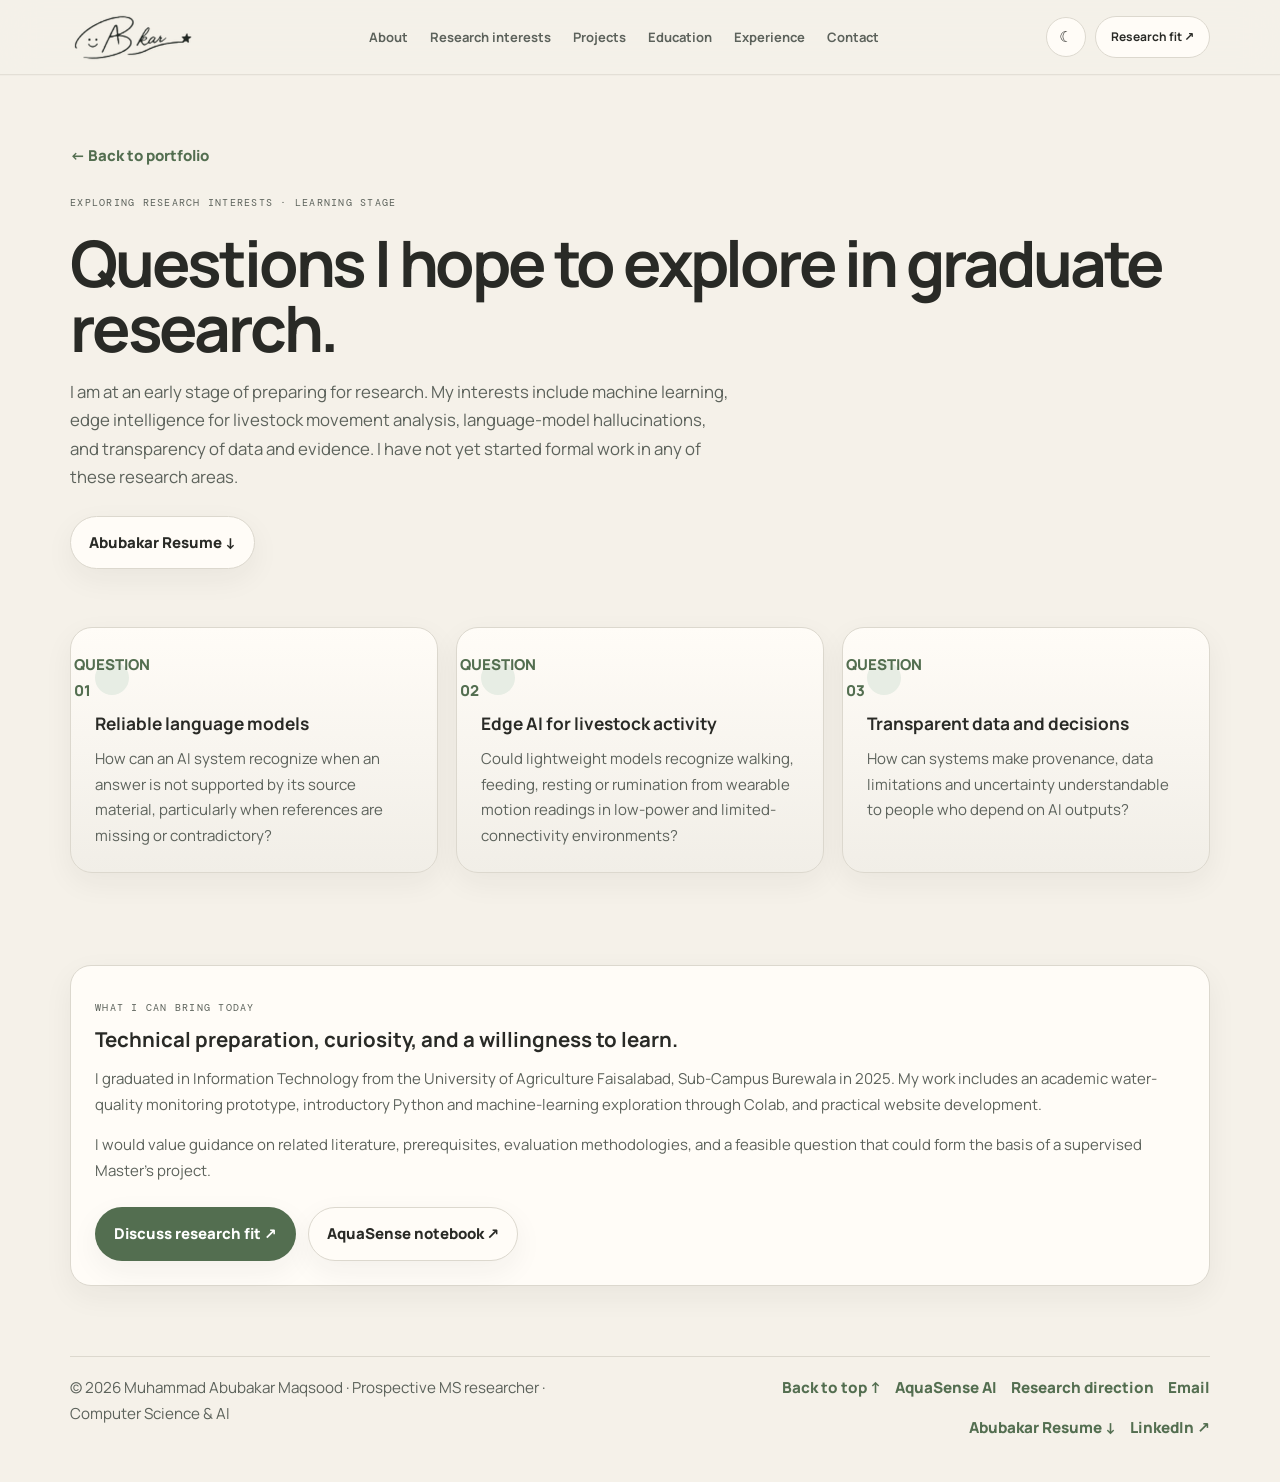
==== commit a3e45744: "Version_4" ====
--- a/research/index.html
+++ b/research/index.html
@@ -1,14 +1,14 @@
 <!DOCTYPE html>
 
-<html lang="en"><head><meta charset="utf-8"/><meta content="width=device-width,initial-scale=1" name="viewport"/><title>Research Interests | Muhammad Abubakar Maqsood</title><meta content="Proposed graduate research into evidence-aware uncertainty and the evaluation of LLM answers." name="description"/><link href="https://fonts.googleapis.com" rel="preconnect"/><link crossorigin="" href="https://fonts.gstatic.com" rel="preconnect"/><link href="https://fonts.googleapis.com/css2?family=DM+Mono:wght@400;500&amp;family=Manrope:wght@400;500;600;700;800&amp;display=swap" rel="stylesheet"/><script>try{const t=localStorage.getItem('abk-theme');if(t==='dark'||t==='light')document.documentElement.setAttribute('data-theme',t)}catch(e){}</script><link href="/static/css/site.css" rel="stylesheet"/><link href="/favicon.svg" rel="icon" type="image/svg+xml"/>
+<html lang="en"><head><meta charset="utf-8"/><meta content="width=device-width,initial-scale=1" name="viewport"/><title>Research Interests | Muhammad Abubakar Maqsood</title><meta content="Proposed graduate research into evidence-aware uncertainty and the evaluation of LLM answers." name="description"/><link href="https://fonts.googleapis.com" rel="preconnect"/><link crossorigin="" href="https://fonts.gstatic.com" rel="preconnect"/><link href="https://fonts.googleapis.com/css2?family=DM+Mono:wght@400;500&amp;family=Manrope:wght@400;500;600;700;800&amp;display=swap" rel="stylesheet"/><script>try{const t=localStorage.getItem('abk-theme-cream-v1');if(t==='dark'||t==='light')document.documentElement.setAttribute('data-theme',t)}catch(e){}</script><link href="/static/css/site.css" rel="stylesheet"/><link href="/favicon.svg" rel="icon" type="image/svg+xml"/>
 <link href="/favicon.ico" rel="alternate icon" type="image/x-icon"/>
 <link href="/icon-180.png" rel="apple-touch-icon" sizes="180x180"/>
 </head>
 <body><a class="skip-link" href="#main-content">Skip to content</a><header class="site-nav">
 <nav aria-label="Main navigation" class="container nav-inner">
-<a aria-label="Muhammad Abubakar Maqsood, home" class="brand" href="/">
+<a aria-label="Muhammad Abubakar Maqsood, home" class="brand" href="/" title="Back to the portfolio homepage">
 <img alt="Original handwritten Abubakar signature" class="logo-light-mode brand-mark" height="43" src="/static/assets/abubakar-github-signature-dark.png" width="104"/><img alt="" class="brand-mark logo-dark-mode" height="43" src="/static/assets/abubakar-github-signature-light.png" width="104"/>
-<span class="brand-label">ABUBAKAR MAQSOOD<span>AI · ML · RESEARCH EXPLORATION</span></span>
+
 </a>
 <ul class="nav-links" id="nav-links"><li><a href="/#about">About</a></li><li><a href="/#research">Research interests</a></li><li><a href="/#projects">Projects</a></li><li><a href="/#education">Education</a></li><li><a href="/#experience">Experience</a></li><li><a href="/#contact">Contact</a></li></ul>
 <div class="nav-actions">
--- a/static/css/site.css
+++ b/static/css/site.css
@@ -262,3 +262,180 @@
 @media(max-width:600px){.interest-tiles{grid-template-columns:1fr}}
 
 @media(max-width:360px){.brand-label{display:none}}
+
+
+/* V3 — Compact editorial hero, faithful to approved preview. */
+:root {
+  --bg:#f5f1e9;
+  --surface:#fffcf7;
+  --surface-2:#f1eee7;
+  --ink:#292a26;
+  --muted:#5c625b;
+  --line:#dcd8ce;
+  --accent:#71866d;
+  --accent-strong:#536e50;
+  --accent-soft:#e7ede4;
+  --warm:#a28662;
+  --shadow:0 10px 30px rgba(38,37,30,.055);
+  --radius:21px;
+}
+html[data-theme="dark"]{
+  --bg:#181d1a;
+  --surface:#202721;
+  --surface-2:#28302a;
+  --ink:#f7f3e9;
+  --muted:#b4c0b6;
+  --line:#364039;
+  --accent:#aac4a4;
+  --accent-strong:#bdd5b6;
+  --accent-soft:#29372b;
+  --shadow:0 8px 28px rgba(0,0,0,.14);
+}
+body{font-size:15px}
+.site-nav{padding:12px 0;box-shadow:0 1px 0 rgba(0,0,0,.02)}
+.nav-inner{gap:24px;min-height:50px}
+.brand{flex:0 0 auto;gap:0;display:inline-flex;align-items:center;justify-content:flex-start}
+.brand-mark,.logo-light-mode.brand-mark,.logo-dark-mode.brand-mark{width:132px;height:49px;max-height:49px;object-fit:contain;object-position:center left;filter:none}
+.nav-links{gap:22px}
+.nav-links a{font-size:13px;font-weight:700;white-space:nowrap}
+.nav-actions{gap:9px}
+.nav-connect{font-size:12px;padding:10px 15px;border-radius:999px;white-space:nowrap;box-shadow:none}
+.icon-button{width:40px;height:40px;box-shadow:none;border-radius:50%}
+
+.hero{padding:54px 0 36px}
+.hero-inner{
+  grid-template-columns:minmax(0,1.22fr) minmax(315px,.78fr);
+  align-items:stretch;
+  gap:24px;
+}
+.hero-copy,.profile-card{
+  border:1px solid var(--line);
+  border-radius:23px;
+  box-shadow:0 10px 30px rgba(35,35,29,.065);
+  min-width:0;
+}
+.hero-copy{padding:clamp(26px,3.5vw,46px);display:flex;flex-direction:column;justify-content:center}
+.eyebrow,.overline{font-family:var(--mono);font-size:10px;line-height:1.65;letter-spacing:.125em}
+.hero h1{
+  font-family:Georgia,'Times New Roman',serif;
+  font-weight:500;
+  letter-spacing:-.048em;
+  font-size:clamp(2.8rem,4.35vw,4.3rem);
+  line-height:1.05;
+  max-width:11.7em;
+  margin:26px 0 18px;
+}
+.hero-role{
+  font-size:clamp(.96rem,1.15vw,1.08rem);
+  line-height:1.5;
+  font-weight:700;
+  min-height:3.05em;
+  margin:0 0 17px;
+  color:var(--ink);
+  overflow-wrap:anywhere;
+}
+.typewriter-live{min-height:1.3em;align-items:baseline}
+.hero-intro{font-size:14.3px;line-height:1.82;color:var(--muted);max-width:62ch}
+.hero-buttons{margin-top:26px;gap:10px}
+.hero-buttons .button{min-height:45px;padding:10px 16px;font-size:13px;border-radius:13px;box-shadow:none}
+.hero-buttons .button-primary{background:var(--accent-strong);color:#fff}
+html[data-theme="dark"] .hero-buttons .button-primary{color:#121713}
+.hero-buttons .social-btn svg{width:17px;height:17px}
+.hero-mini-links{margin-top:21px;gap:0}
+.hero-mini-links a{font-size:13px;font-weight:700}
+.hero-mini-links a+a::before{content:'|';padding:0 15px;color:var(--line)}
+
+.profile-card{padding:24px 22px;display:flex;flex-direction:column;align-items:stretch;justify-content:center}
+.profile-figure{
+  margin:0 auto;
+  width:min(100%,282px);
+  height:238px;
+  max-height:238px;
+  aspect-ratio:auto;
+  overflow:hidden;
+  border:1px solid var(--line);
+  border-radius:20px;
+  background:#33383a;
+  box-shadow:0 0 0 7px color-mix(in srgb,var(--surface-2) 85%,transparent);
+}
+.profile-image{width:100%;height:100%;object-fit:cover;object-position:center 31%}
+.profile-signature-wrap{display:none !important}
+.profile-content{padding:28px 5px 0;max-width:340px;margin:0 auto;width:100%}
+.profile-content .overline{
+  font-family:Georgia,'Times New Roman',serif;
+  color:var(--ink);
+  text-transform:none;
+  letter-spacing:-.03em;
+  font-size:clamp(1.45rem,2.1vw,1.8rem);
+  line-height:1.15;
+  font-weight:700;
+  margin:0 0 15px;
+}
+.profile-content .overline::after{content:'';display:block;width:45px;height:2px;background:var(--accent);margin-top:13px}
+.snapshot-list{padding-left:19px;margin:0;color:var(--muted);font-size:13.5px;line-height:1.75}
+.snapshot-list li{padding-left:2px}
+.snapshot-list li::marker{color:var(--accent)}
+.snapshot-list strong{color:var(--ink);font-weight:800}
+.snapshot-list li+li{margin-top:7px}
+
+.section{padding:46px 0}
+.section-header h2{font-family:Georgia,'Times New Roman',serif;font-weight:500;letter-spacing:-.038em}
+.section-num{font-size:12px;padding:7px 12px}
+.button-primary{background:var(--accent-strong);color:#fff}
+html[data-theme="dark"] .button-primary{color:#172018}
+.button:hover{transform:translateY(-2px)}
+
+@media(max-width:1140px){
+  .nav-links{gap:14px}
+  .nav-links a{font-size:12px}
+  .hero h1{font-size:clamp(2.7rem,4.55vw,3.65rem)}
+}
+@media(max-width:1000px){
+  .nav-links{display:none;position:absolute;top:calc(100% + 10px);right:16px;left:16px;flex-direction:column;align-items:flex-start;background:var(--surface);border:1px solid var(--line);border-radius:18px;padding:18px;box-shadow:var(--shadow)}
+  .nav-links.open{display:flex}
+  .mobile-toggle{display:grid}
+  .nav-connect{display:none}
+}
+@media(max-width:860px){
+  .hero{padding:30px 0 15px}
+  .hero-inner{grid-template-columns:1fr;gap:18px}
+  .hero-copy{padding:30px}
+  .hero h1{font-size:clamp(2.7rem,6.8vw,4rem)}
+  .profile-card{padding:23px;display:grid;grid-template-columns:minmax(160px,225px) minmax(0,1fr);gap:22px;align-items:center}
+  .profile-figure{width:100%;height:210px;max-height:210px;margin:0}
+  .profile-content{margin:0;padding:0;max-width:none}
+  .profile-content .overline{font-size:1.45rem}
+}
+@media(max-width:590px){
+  .container{width:calc(100% - 28px)}
+  .nav-inner{min-height:44px}
+  .brand-mark,.logo-light-mode.brand-mark,.logo-dark-mode.brand-mark{width:115px;height:42px;max-height:42px}
+  .hero-copy{padding:23px}
+  .hero h1{font-size:clamp(2.55rem,10.6vw,3.35rem);max-width:11em;margin:19px 0 15px}
+  .hero-role{font-size:14px;min-height:3.2em}
+  .hero-intro{font-size:13.5px}
+  .hero-buttons .button{width:auto;flex:1 1 138px;min-width:0}
+  .hero-buttons .button-text{flex:0 0 auto}
+  .hero-mini-links{gap:9px 0;flex-direction:row;align-items:center}
+  .hero-mini-links a{font-size:12px}
+  .hero-mini-links a+a::before{padding:0 9px}
+  .profile-card{display:flex;flex-direction:column;align-items:center;gap:15px;padding:20px}
+  .profile-figure{width:min(100%,235px);height:202px;max-height:202px;margin:0 auto}
+  .profile-content{width:100%;padding:5px 0 0}
+  .profile-content .overline{font-size:1.5rem}
+  .section{padding:35px 0}
+}
+@media(max-width:360px){
+  .hero-copy{padding:18px}
+  .hero h1{font-size:2.42rem}
+  .hero-buttons .button{font-size:12px;padding:10px 12px}
+  .profile-figure{width:min(100%,210px);height:186px}
+}
+@media(prefers-reduced-motion:reduce){
+  html{scroll-behavior:auto}
+  .button:hover{transform:none}
+}
+
+/* Typewriter caret remains attached to the final word even across line wraps. */
+.typewriter-live{display:inline;min-height:0;vertical-align:baseline}
+.typewriter-caret{display:inline-block;vertical-align:-.14em;margin-left:2px;height:.95em}
